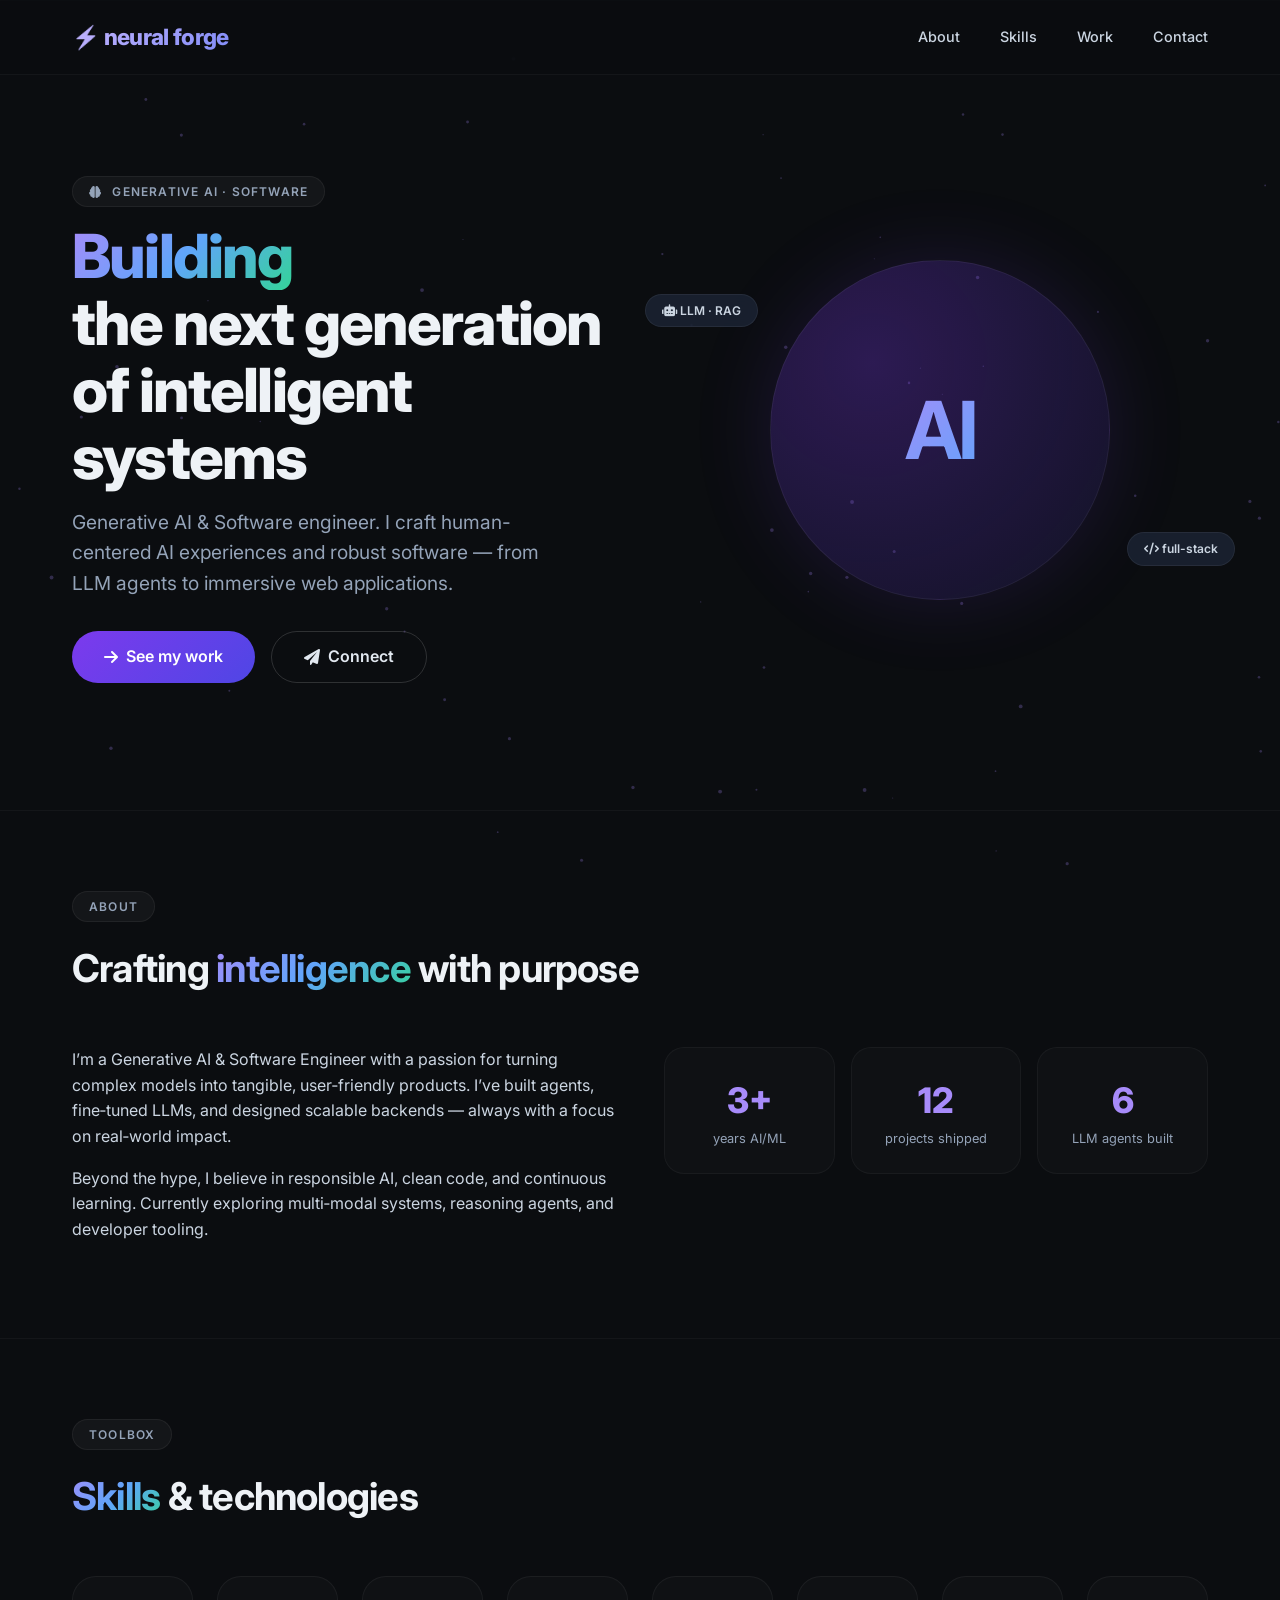
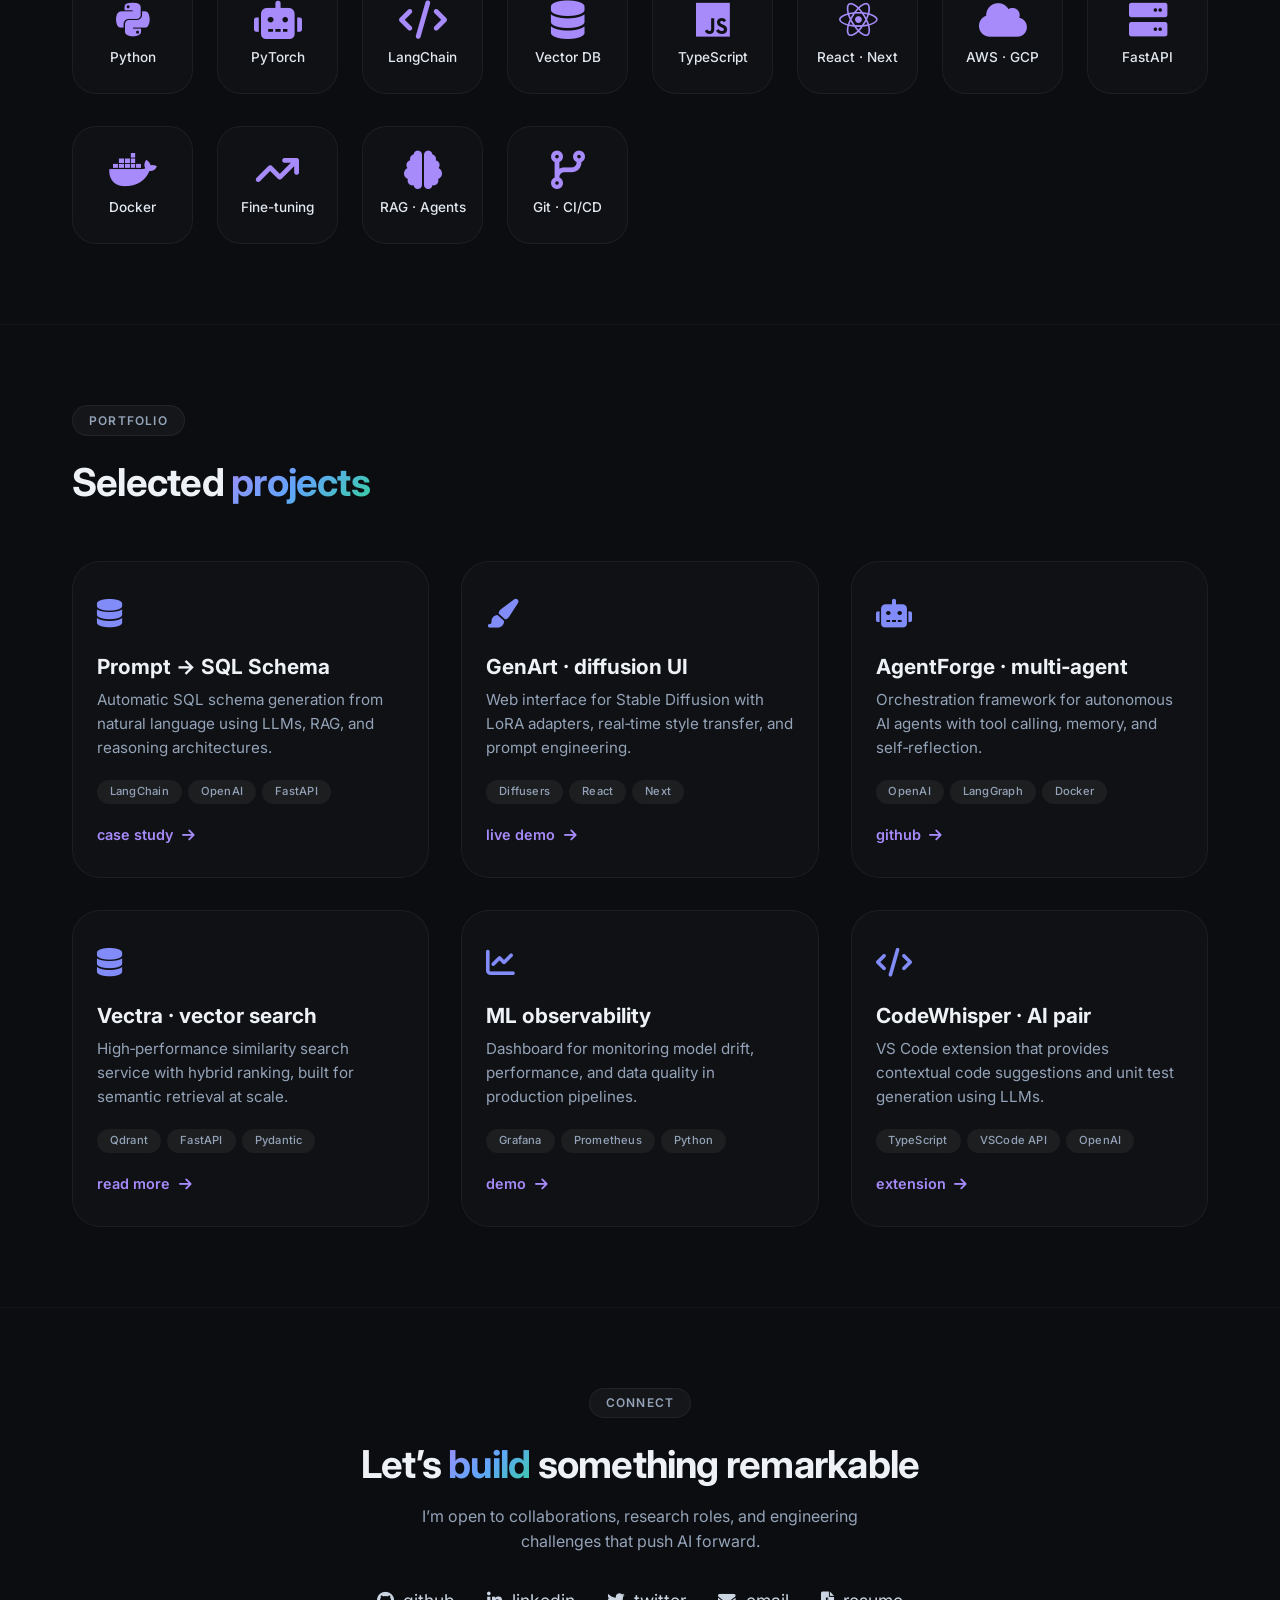
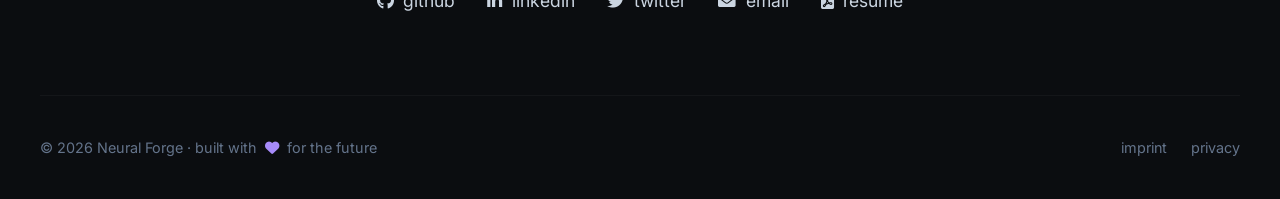
==== index.html @ afc27593 "Update index.html" ====
<!DOCTYPE html>
<html lang="en">
<head>
    <meta charset="UTF-8">
    <meta name="viewport" content="width=device-width, initial-scale=1.0">
    <title>Achref Mannai · Generative AI & Software Engineer</title>
    <!-- Fonts & Icons -->
    <link rel="preconnect" href="https://fonts.googleapis.com">
    <link rel="preconnect" href="https://fonts.gstatic.com" crossorigin>
    <link href="https://fonts.googleapis.com/css2?family=Inter:opsz,wght@14..32,300;14..32,400;14..32,600;14..32,700;14..32,800&display=swap" rel="stylesheet">
    <link rel="stylesheet" href="https://cdnjs.cloudflare.com/ajax/libs/font-awesome/6.0.0-beta3/css/all.min.css">
    <style>
        * {
            margin: 0;
            padding: 0;
            box-sizing: border-box;
        }

        body {
            background: #0b0d10;
            font-family: 'Inter', -apple-system, BlinkMacSystemFont, sans-serif;
            color: #eef2f6;
            line-height: 1.6;
            overflow-x: hidden;
        }

        .container {
            max-width: 1200px;
            margin: 0 auto;
            padding: 0 2rem;
        }

        /* ---- gradient & glow ---- */
        .glow-text {
            background: linear-gradient(135deg, #a78bfa, #60a5fa, #34d399);
            -webkit-background-clip: text;
            background-clip: text;
            color: transparent;
            display: inline-block;
        }

        .section-badge {
            display: inline-block;
            font-size: 0.75rem;
            font-weight: 600;
            letter-spacing: 0.1em;
            text-transform: uppercase;
            color: #94a3b8;
            background: rgba(255, 255, 255, 0.04);
            padding: 0.3rem 1rem;
            border-radius: 100px;
            border: 1px solid rgba(255, 255, 255, 0.06);
            margin-bottom: 1rem;
        }

        h2 {
            font-size: 2.4rem;
            font-weight: 700;
            letter-spacing: -0.02em;
            margin-bottom: 0.5rem;
        }

        /* ---- header / nav ---- */
        nav {
            position: fixed;
            top: 0;
            left: 0;
            right: 0;
            z-index: 50;
            padding: 1.2rem 0;
            background: rgba(11, 13, 16, 0.7);
            backdrop-filter: blur(16px);
            border-bottom: 1px solid rgba(255, 255, 255, 0.04);
        }

        .nav-inner {
            display: flex;
            justify-content: space-between;
            align-items: center;
        }

        .logo {
            font-weight: 800;
            font-size: 1.4rem;
            letter-spacing: -0.03em;
            background: linear-gradient(135deg, #c4b5fd, #818cf8);
            -webkit-background-clip: text;
            background-clip: text;
            color: transparent;
        }

        .nav-links {
            display: flex;
            gap: 2.5rem;
            list-style: none;
        }

        .nav-links a {
            color: #cbd5e1;
            text-decoration: none;
            font-size: 0.9rem;
            font-weight: 500;
            transition: color 0.2s;
        }

        .nav-links a:hover {
            color: #a78bfa;
        }

        /* ---- hero ---- */
        .hero {
            padding: 8rem 0 5rem;
            min-height: 90vh;
            display: flex;
            align-items: center;
            position: relative;
        }

        .hero-grid {
            display: grid;
            grid-template-columns: 1fr 1fr;
            gap: 4rem;
            align-items: center;
        }

        .hero-content h1 {
            font-size: 3.8rem;
            font-weight: 800;
            line-height: 1.1;
            letter-spacing: -0.03em;
            margin-bottom: 1rem;
        }

        .hero-content p {
            font-size: 1.2rem;
            color: #94a3b8;
            max-width: 480px;
            margin-bottom: 2rem;
        }

        .hero-cta {
            display: flex;
            flex-wrap: wrap;
            gap: 1rem;
        }

        .btn-primary {
            background: linear-gradient(135deg, #7c3aed, #4f46e5);
            border: none;
            padding: 0.75rem 2rem;
            border-radius: 60px;
            font-weight: 600;
            color: white;
            cursor: pointer;
            transition: transform 0.2s, box-shadow 0.2s;
            text-decoration: none;
            display: inline-flex;
            align-items: center;
            gap: 0.5rem;
        }

        .btn-primary:hover {
            transform: translateY(-2px);
            box-shadow: 0 12px 30px -8px rgba(79, 70, 229, 0.4);
        }

        .btn-outline {
            background: transparent;
            border: 1px solid rgba(255, 255, 255, 0.15);
            padding: 0.75rem 2rem;
            border-radius: 60px;
            font-weight: 600;
            color: #e2e8f0;
            cursor: pointer;
            transition: background 0.2s;
            text-decoration: none;
            display: inline-flex;
            align-items: center;
            gap: 0.5rem;
        }

        .btn-outline:hover {
            background: rgba(255, 255, 255, 0.05);
        }

        .hero-visual {
            display: flex;
            justify-content: center;
            align-items: center;
            position: relative;
        }

        .orb {
            width: 340px;
            height: 340px;
            border-radius: 50%;
            background: radial-gradient(circle at 30% 30%, rgba(124, 58, 237, 0.3), rgba(79, 70, 229, 0.1));
            border: 1px solid rgba(255, 255, 255, 0.06);
            display: flex;
            justify-content: center;
            align-items: center;
            animation: float 6s ease-in-out infinite;
            box-shadow: 0 0 80px rgba(124, 58, 237, 0.15);
        }

        .orb-inner {
            font-size: 5rem;
            font-weight: 700;
            background: linear-gradient(135deg, #a78bfa, #60a5fa);
            -webkit-background-clip: text;
            background-clip: text;
            color: transparent;
            letter-spacing: -0.05em;
        }

        @keyframes float {
            0% { transform: translateY(0px); }
            50% { transform: translateY(-18px); }
            100% { transform: translateY(0px); }
        }

        .floating-tag {
            position: absolute;
            background: rgba(30, 41, 59, 0.7);
            backdrop-filter: blur(8px);
            padding: 0.4rem 1rem;
            border-radius: 60px;
            font-size: 0.75rem;
            font-weight: 600;
            border: 1px solid rgba(255, 255, 255, 0.06);
            color: #cbd5e1;
            white-space: nowrap;
        }

        .tag-1 { top: 10%; left: -5%; }
        .tag-2 { bottom: 10%; right: -5%; }

        /* ---- section common ---- */
        section {
            padding: 5rem 0;
            border-top: 1px solid rgba(255, 255, 255, 0.04);
        }

        .section-header {
            margin-bottom: 3rem;
        }

        /* ---- skills grid (icon + label) ---- */
        .skills-grid {
            display: grid;
            grid-template-columns: repeat(auto-fit, minmax(120px, 1fr));
            gap: 2rem 1.5rem;
            margin-top: 1.5rem;
        }

        .skill-item {
            background: rgba(255, 255, 255, 0.02);
            border: 1px solid rgba(255, 255, 255, 0.05);
            border-radius: 24px;
            padding: 1.5rem 0.5rem;
            text-align: center;
            transition: background 0.2s, transform 0.2s;
        }

        .skill-item:hover {
            background: rgba(255, 255, 255, 0.05);
            transform: translateY(-4px);
        }

        .skill-item i {
            font-size: 2.4rem;
            color: #a78bfa;
            margin-bottom: 0.5rem;
        }

        .skill-item span {
            display: block;
            font-size: 0.85rem;
            font-weight: 500;
            color: #e2e8f0;
        }

        /* ---- projects ---- */
        .projects-grid {
            display: grid;
            grid-template-columns: repeat(auto-fill, minmax(280px, 1fr));
            gap: 2rem;
        }

        .project-card {
            background: rgba(255, 255, 255, 0.02);
            border: 1px solid rgba(255, 255, 255, 0.05);
            border-radius: 28px;
            padding: 1.8rem 1.5rem;
            transition: background 0.2s, transform 0.2s, border-color 0.2s;
        }

        .project-card:hover {
            background: rgba(255, 255, 255, 0.04);
            transform: translateY(-6px);
            border-color: rgba(124, 58, 237, 0.3);
        }

        .project-icon {
            font-size: 1.8rem;
            color: #818cf8;
            margin-bottom: 0.8rem;
        }

        .project-card h3 {
            font-size: 1.3rem;
            font-weight: 700;
            margin-bottom: 0.3rem;
        }

        .project-card p {
            color: #94a3b8;
            font-size: 0.95rem;
            margin-bottom: 1.2rem;
        }

        .project-tags {
            display: flex;
            flex-wrap: wrap;
            gap: 0.4rem;
        }

        .project-tags span {
            background: rgba(255, 255, 255, 0.05);
            padding: 0.2rem 0.8rem;
            border-radius: 40px;
            font-size: 0.7rem;
            font-weight: 500;
            color: #94a3b8;
            letter-spacing: 0.02em;
        }

        .project-link {
            display: inline-block;
            margin-top: 1.2rem;
            color: #a78bfa;
            font-weight: 600;
            text-decoration: none;
            font-size: 0.9rem;
            transition: color 0.2s;
        }

        .project-link i {
            margin-left: 0.3rem;
            transition: transform 0.2s;
        }

        .project-link:hover {
            color: #c4b5fd;
        }

        .project-link:hover i {
            transform: translateX(4px);
        }

        /* ---- about / stats ---- */
        .about-grid {
            display: grid;
            grid-template-columns: 1fr 1fr;
            gap: 3rem;
            align-items: start;
        }

        .about-text p {
            color: #cbd5e1;
            margin-bottom: 1rem;
        }

        .stats {
            display: grid;
            grid-template-columns: repeat(3, 1fr);
            gap: 1rem;
        }

        .stat-item {
            background: rgba(255, 255, 255, 0.02);
            border-radius: 20px;
            padding: 1.5rem 0.5rem;
            text-align: center;
            border: 1px solid rgba(255, 255, 255, 0.04);
        }

        .stat-number {
            font-size: 2.2rem;
            font-weight: 800;
            color: #a78bfa;
        }

        .stat-label {
            font-size: 0.8rem;
            color: #94a3b8;
        }

        /* ---- contact ---- */
        .contact-links {
            display: flex;
            gap: 2rem;
            flex-wrap: wrap;
            margin-top: 1.5rem;
        }

        .contact-links a {
            color: #cbd5e1;
            text-decoration: none;
            font-size: 1.1rem;
            display: inline-flex;
            align-items: center;
            gap: 0.6rem;
            transition: color 0.2s;
        }

        .contact-links a:hover {
            color: #a78bfa;
        }

        /* ---- footer ---- */
        .footer {
            padding: 2.5rem 0;
            border-top: 1px solid rgba(255, 255, 255, 0.04);
            display: flex;
            justify-content: space-between;
            align-items: center;
            flex-wrap: wrap;
            gap: 1rem;
            color: #64748b;
            font-size: 0.9rem;
        }

        /* ---- responsive ---- */
        @media (max-width: 900px) {
            .hero-grid {
                grid-template-columns: 1fr;
                text-align: center;
            }
            .hero-content p {
                margin-left: auto;
                margin-right: auto;
            }
            .hero-cta {
                justify-content: center;
            }
            .hero-visual {
                order: -1;
            }
            .orb {
                width: 220px;
                height: 220px;
            }
            .orb-inner {
                font-size: 3rem;
            }
            .tag-1, .tag-2 {
                display: none;
            }
            .about-grid {
                grid-template-columns: 1fr;
            }
            .stats {
                grid-template-columns: repeat(3, 1fr);
            }
            h2 {
                font-size: 2rem;
            }
            .nav-links {
                gap: 1.5rem;
            }
        }

        @media (max-width: 500px) {
            .nav-links {
                gap: 0.8rem;
                font-size: 0.8rem;
            }
            .hero-content h1 {
                font-size: 2.4rem;
            }
            .projects-grid {
                grid-template-columns: 1fr;
            }
        }

        /* small extra glow */
        .glow-border {
            border-image: linear-gradient(135deg, #7c3aed20, #4f46e520) 1;
        }

        ::selection {
            background: #7c3aed;
            color: white;
        }

        /* custom scroll */
        ::-webkit-scrollbar {
            width: 8px;
        }
        ::-webkit-scrollbar-track {
            background: #0b0d10;
        }
        ::-webkit-scrollbar-thumb {
            background: #2d2f3a;
            border-radius: 8px;
        }
        ::-webkit-scrollbar-thumb:hover {
            background: #4f46e5;
        }
    </style>
</head>
<body>
    <nav>
        <div class="container nav-inner">
            <span class="logo">⚡ neural forge</span>
            <ul class="nav-links">
                <li><a href="#about">About</a></li>
                <li><a href="#skills">Skills</a></li>
                <li><a href="#projects">Work</a></li>
                <li><a href="#contact">Contact</a></li>
            </ul>
        </div>
    </nav>

    <!-- HERO -->
    <section class="hero" id="home">
        <div class="container hero-grid">
            <div class="hero-content">
                <span class="section-badge"><i class="fas fa-brain" style="margin-right: 6px;"></i> Generative AI · Software</span>
                <h1>
                    <span class="glow-text">Building</span><br>
                    the next generation<br>
                    of intelligent systems
                </h1>
                <p>Generative AI & Software engineer. I craft human-centered AI experiences and robust software — from LLM agents to immersive web applications.</p>
                <div class="hero-cta">
                    <a href="#projects" class="btn-primary"><i class="fas fa-arrow-right"></i> See my work</a>
                    <a href="#contact" class="btn-outline"><i class="fas fa-paper-plane"></i> Connect</a>
                </div>
            </div>
            <div class="hero-visual">
                <div class="orb">
                    <span class="orb-inner">AI</span>
                </div>
                <span class="floating-tag tag-1"><i class="fas fa-robot"></i> LLM · RAG</span>
                <span class="floating-tag tag-2"><i class="fas fa-code"></i> full-stack</span>
            </div>
        </div>
    </section>

    <!-- ABOUT -->
    <section id="about">
        <div class="container">
            <div class="section-header">
                <span class="section-badge">about</span>
                <h2>Crafting <span class="glow-text">intelligence</span> with purpose</h2>
            </div>
            <div class="about-grid">
                <div class="about-text">
                    <p>I’m a Generative AI & Software Engineer with a passion for turning complex models into tangible, user‑friendly products. I’ve built agents, fine‑tuned LLMs, and designed scalable backends — always with a focus on real‑world impact.</p>
                    <p>Beyond the hype, I believe in responsible AI, clean code, and continuous learning. Currently exploring multi‑modal systems, reasoning agents, and developer tooling.</p>
                </div>
                <div class="stats">
                    <div class="stat-item">
                        <div class="stat-number">3+</div>
                        <div class="stat-label">years AI/ML</div>
                    </div>
                    <div class="stat-item">
                        <div class="stat-number">12</div>
                        <div class="stat-label">projects shipped</div>
                    </div>
                    <div class="stat-item">
                        <div class="stat-number">6</div>
                        <div class="stat-label">LLM agents built</div>
                    </div>
                </div>
            </div>
        </div>
    </section>

    <!-- SKILLS -->
    <section id="skills">
        <div class="container">
            <div class="section-header">
                <span class="section-badge">toolbox</span>
                <h2><span class="glow-text">Skills</span> & technologies</h2>
            </div>
            <div class="skills-grid">
                <div class="skill-item"><i class="fab fa-python"></i><span>Python</span></div>
                <div class="skill-item"><i class="fas fa-robot"></i><span>PyTorch</span></div>
                <div class="skill-item"><i class="fas fa-code"></i><span>LangChain</span></div>
                <div class="skill-item"><i class="fas fa-database"></i><span>Vector DB</span></div>
                <div class="skill-item"><i class="fab fa-js"></i><span>TypeScript</span></div>
                <div class="skill-item"><i class="fab fa-react"></i><span>React · Next</span></div>
                <div class="skill-item"><i class="fas fa-cloud"></i><span>AWS · GCP</span></div>
                <div class="skill-item"><i class="fas fa-server"></i><span>FastAPI</span></div>
                <div class="skill-item"><i class="fab fa-docker"></i><span>Docker</span></div>
                <div class="skill-item"><i class="fas fa-arrow-trend-up"></i><span>Fine-tuning</span></div>
                <div class="skill-item"><i class="fas fa-brain"></i><span>RAG · Agents</span></div>
                <div class="skill-item"><i class="fas fa-code-branch"></i><span>Git · CI/CD</span></div>
            </div>
        </div>
    </section>

    <!-- PROJECTS -->
    <section id="projects">
        <div class="container">
            <div class="section-header">
                <span class="section-badge">portfolio</span>
                <h2>Selected <span class="glow-text">projects</span></h2>
            </div>
            <div class="projects-grid">
                <!-- card 1 -->
                <div class="project-card">
                    <div class="project-icon"><i class="fas fa-database"></i></div>
                    <h3>Prompt → SQL Schema</h3>
                    <p>Automatic SQL schema generation from natural language using LLMs, RAG, and reasoning architectures.</p>
                    <div class="project-tags">
                        <span>LangChain</span><span>OpenAI</span><span>FastAPI</span>
                    </div>
                    <a href="text2sql-schema.html" class="project-link">case study <i class="fas fa-arrow-right"></i></a>
                </div>
                <!-- card 2 -->
                <div class="project-card">
                    <div class="project-icon"><i class="fas fa-paint-brush"></i></div>
                    <h3>GenArt · diffusion UI</h3>
                    <p>Web interface for Stable Diffusion with LoRA adapters, real‑time style transfer, and prompt engineering.</p>
                    <div class="project-tags">
                        <span>Diffusers</span><span>React</span><span>Next</span>
                    </div>
                    <a href="#" class="project-link">live demo <i class="fas fa-arrow-right"></i></a>
                </div>
                <!-- card 3 -->
                <div class="project-card">
                    <div class="project-icon"><i class="fas fa-robot"></i></div>
                    <h3>AgentForge · multi‑agent</h3>
                    <p>Orchestration framework for autonomous AI agents with tool calling, memory, and self‑reflection.</p>
                    <div class="project-tags">
                        <span>OpenAI</span><span>LangGraph</span><span>Docker</span>
                    </div>
                    <a href="#" class="project-link">github <i class="fas fa-arrow-right"></i></a>
                </div>
                <!-- card 4 -->
                <div class="project-card">
                    <div class="project-icon"><i class="fas fa-database"></i></div>
                    <h3>Vectra · vector search</h3>
                    <p>High‑performance similarity search service with hybrid ranking, built for semantic retrieval at scale.</p>
                    <div class="project-tags">
                        <span>Qdrant</span><span>FastAPI</span><span>Pydantic</span>
                    </div>
                    <a href="#" class="project-link">read more <i class="fas fa-arrow-right"></i></a>
                </div>
                <!-- card 5 -->
                <div class="project-card">
                    <div class="project-icon"><i class="fas fa-chart-line"></i></div>
                    <h3>ML observability</h3>
                    <p>Dashboard for monitoring model drift, performance, and data quality in production pipelines.</p>
                    <div class="project-tags">
                        <span>Grafana</span><span>Prometheus</span><span>Python</span>
                    </div>
                    <a href="#" class="project-link">demo <i class="fas fa-arrow-right"></i></a>
                </div>
                <!-- card 6 -->
                <div class="project-card">
                    <div class="project-icon"><i class="fas fa-code"></i></div>
                    <h3>CodeWhisper · AI pair</h3>
                    <p>VS Code extension that provides contextual code suggestions and unit test generation using LLMs.</p>
                    <div class="project-tags">
                        <span>TypeScript</span><span>VSCode API</span><span>OpenAI</span>
                    </div>
                    <a href="#" class="project-link">extension <i class="fas fa-arrow-right"></i></a>
                </div>
            </div>
        </div>
    </section>

    <!-- CONTACT -->
    <section id="contact">
        <div class="container" style="text-align: center;">
            <span class="section-badge">connect</span>
            <h2 style="margin-bottom: 0.5rem;">Let’s <span class="glow-text">build</span> something remarkable</h2>
            <p style="color: #94a3b8; max-width: 500px; margin: 0 auto 2rem;">I’m open to collaborations, research roles, and engineering challenges that push AI forward.</p>
            <div class="contact-links" style="justify-content: center;">
                <a href="#"><i class="fab fa-github"></i> github</a>
                <a href="www.linkedin.com/in/achref-manai-75aa0b356"><i class="fab fa-linkedin-in"></i> linkedin</a>
                <a href="#"><i class="fab fa-twitter"></i> twitter</a>
                <a href="mailto:achref.mannai@etudiant-enit.utm.tn"><i class="fas fa-envelope"></i> email</a>
                <a href="#"><i class="fas fa-file-pdf"></i> resume</a>
            </div>
        </div>
    </section>

    <!-- FOOTER -->
    <footer class="container footer">
        <span>© 2026 Neural Forge · built with <i class="fas fa-heart" style="color: #a78bfa; margin: 0 4px;"></i> for the future</span>
        <span style="display: flex; gap: 1.5rem;">
            <a href="#" style="color: #64748b; text-decoration: none;">imprint</a>
            <a href="#" style="color: #64748b; text-decoration: none;">privacy</a>
        </span>
    </footer>

    <!-- subtle floating particle effect (simple) -->
    <script>
        (function() {
            const canvas = document.createElement('canvas');
            canvas.style.position = 'fixed';
            canvas.style.top = '0';
            canvas.style.left = '0';
            canvas.style.width = '100%';
            canvas.style.height = '100%';
            canvas.style.pointerEvents = 'none';
            canvas.style.zIndex = '-1';
            document.body.prepend(canvas);
            const ctx = canvas.getContext('2d');

            function resize() {
                canvas.width = window.innerWidth;
                canvas.height = window.innerHeight;
            }
            window.addEventListener('resize', resize);
            resize();

            const particles = [];
            const count = 70;
            for (let i = 0; i < count; i++) {
                particles.push({
                    x: Math.random() * canvas.width,
                    y: Math.random() * canvas.height,
                    r: Math.random() * 1.5 + 0.5,
                    dx: (Math.random() - 0.5) * 0.3,
                    dy: (Math.random() - 0.5) * 0.3,
                });
            }

            function draw() {
                ctx.clearRect(0, 0, canvas.width, canvas.height);
                for (const p of particles) {
                    ctx.beginPath();
                    ctx.arc(p.x, p.y, p.r, 0, Math.PI * 2);
                    ctx.fillStyle = 'rgba(167, 139, 250, 0.25)';
                    ctx.fill();
                    p.x += p.dx;
                    p.y += p.dy;
                    if (p.x < 0 || p.x > canvas.width) p.dx *= -1;
                    if (p.y < 0 || p.y > canvas.height) p.dy *= -1;
                }
                requestAnimationFrame(draw);
            }
            draw();
        })();
    </script>
</body>
</html>
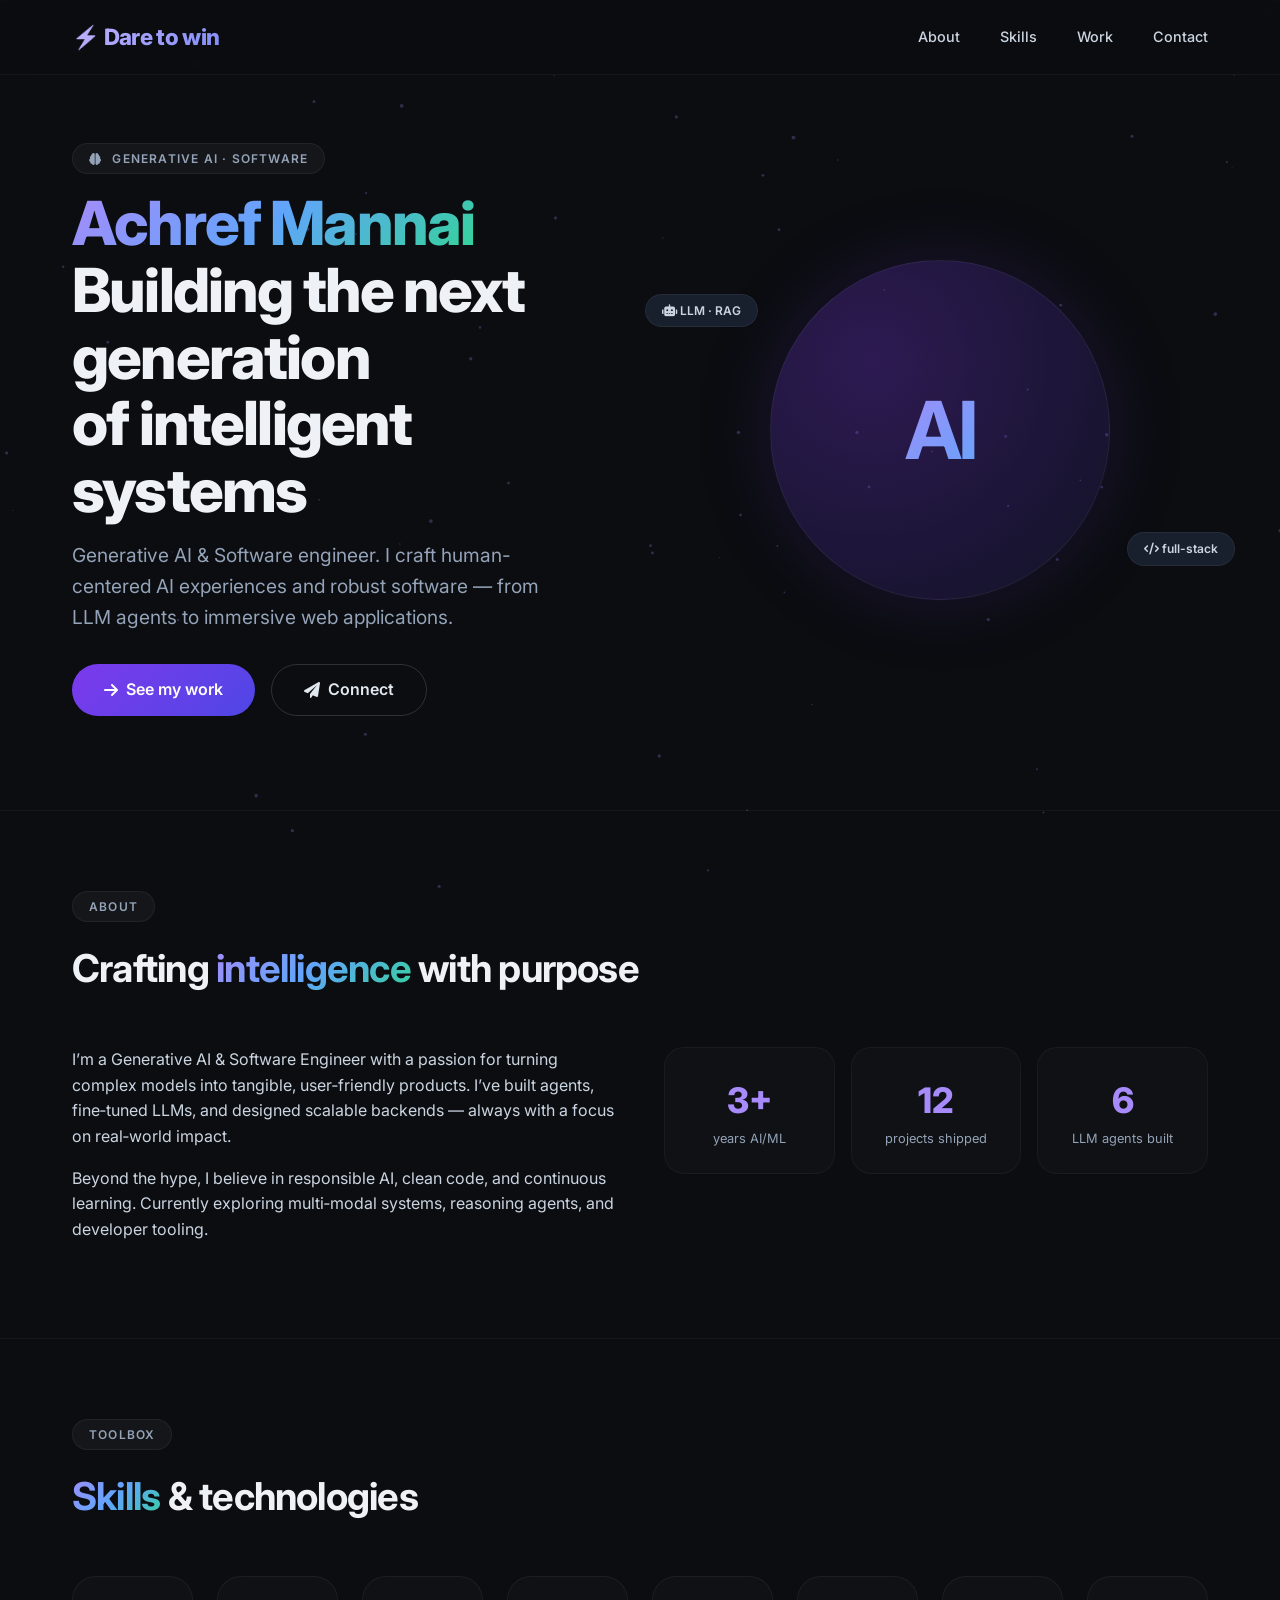
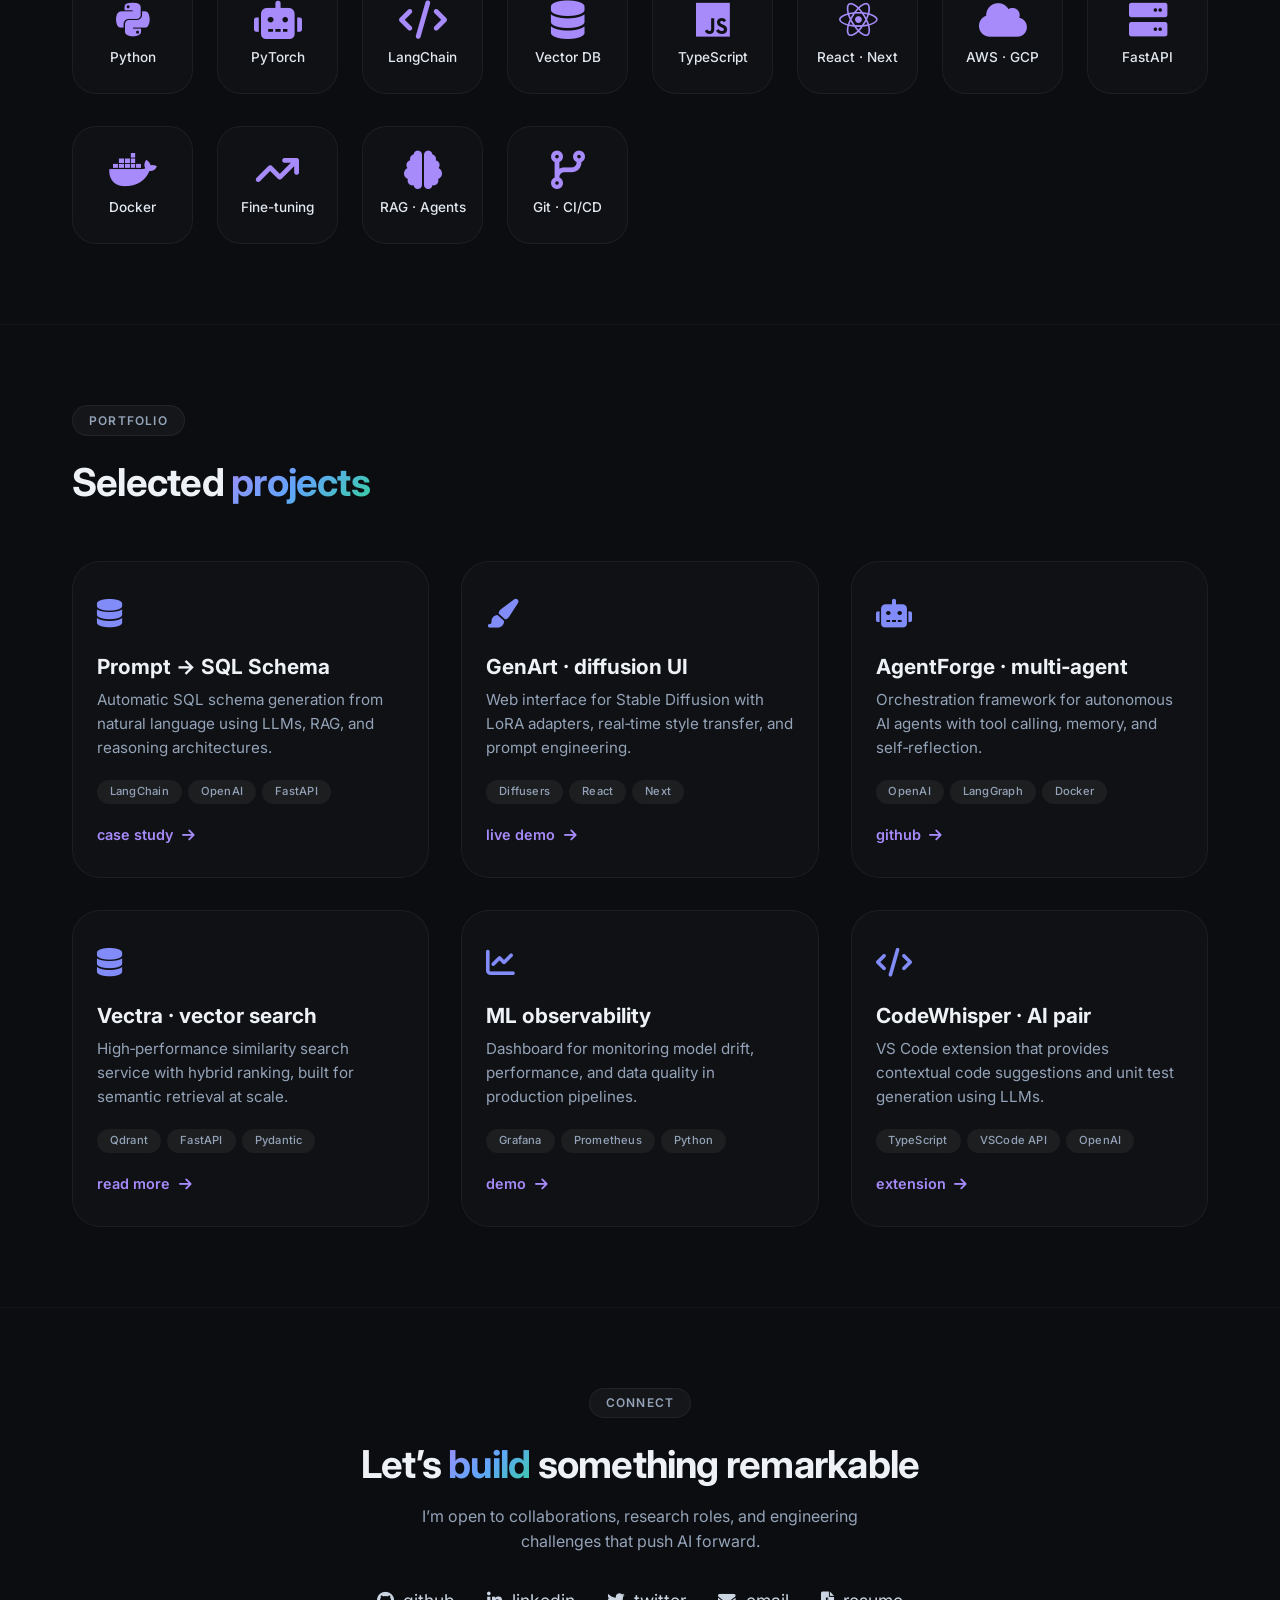
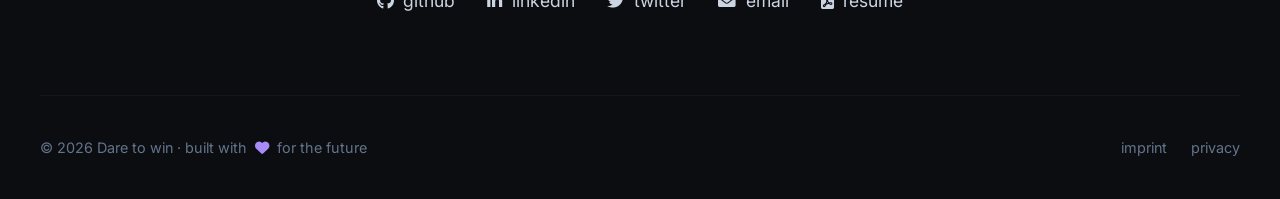
==== commit f4a9c563: "Update index.html" ====
--- a/index.html
+++ b/index.html
@@ -513,7 +513,7 @@
 <body>
     <nav>
         <div class="container nav-inner">
-            <span class="logo">⚡ neural forge</span>
+            <span class="logo">⚡ Dare to win</span>
             <ul class="nav-links">
                 <li><a href="#about">About</a></li>
                 <li><a href="#skills">Skills</a></li>
@@ -529,8 +529,8 @@
             <div class="hero-content">
                 <span class="section-badge"><i class="fas fa-brain" style="margin-right: 6px;"></i> Generative AI · Software</span>
                 <h1>
-                    <span class="glow-text">Building</span><br>
-                    the next generation<br>
+                    <span class="glow-text">Achref Mannai</span><br>
+                    Building the next generation<br>
                     of intelligent systems
                 </h1>
                 <p>Generative AI & Software engineer. I craft human-centered AI experiences and robust software — from LLM agents to immersive web applications.</p>
@@ -693,7 +693,7 @@
 
     <!-- FOOTER -->
     <footer class="container footer">
-        <span>© 2026 Neural Forge · built with <i class="fas fa-heart" style="color: #a78bfa; margin: 0 4px;"></i> for the future</span>
+        <span>© 2026 Dare to win · built with <i class="fas fa-heart" style="color: #a78bfa; margin: 0 4px;"></i> for the future</span>
         <span style="display: flex; gap: 1.5rem;">
             <a href="#" style="color: #64748b; text-decoration: none;">imprint</a>
             <a href="#" style="color: #64748b; text-decoration: none;">privacy</a>
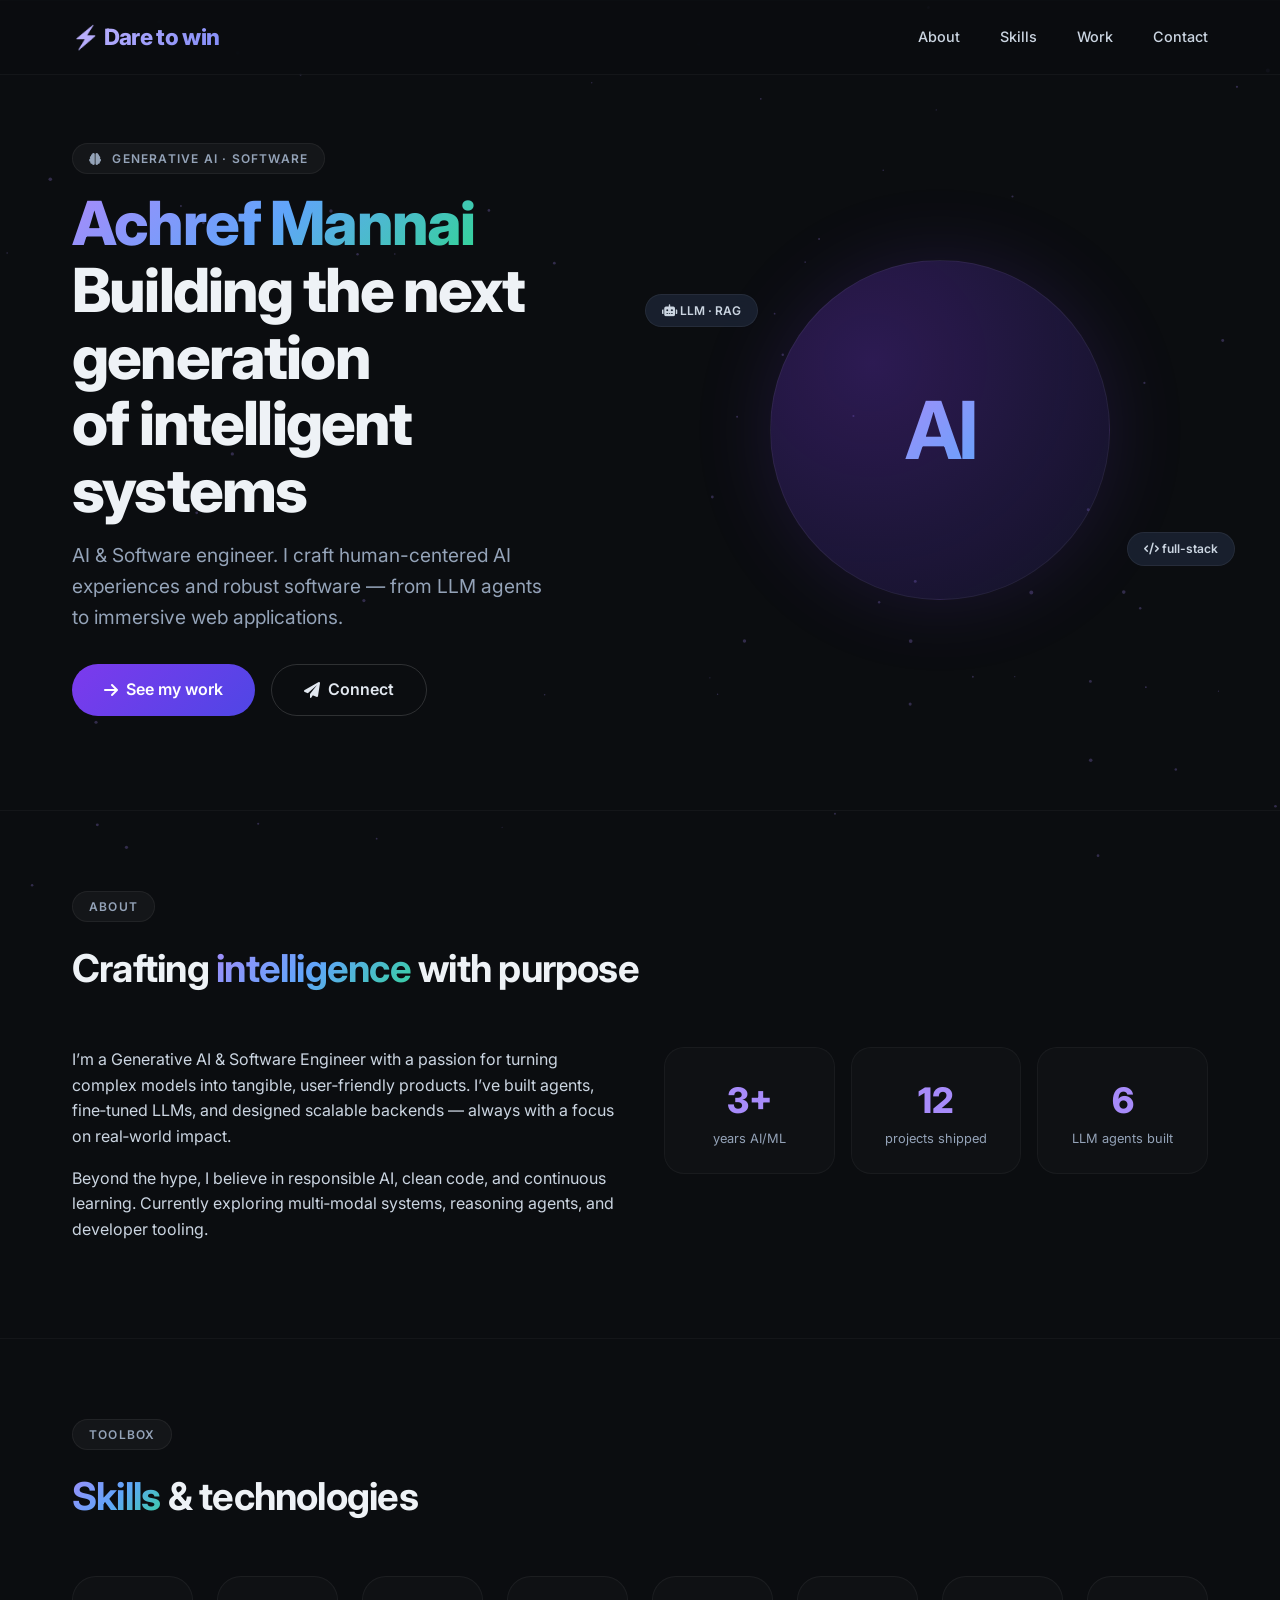
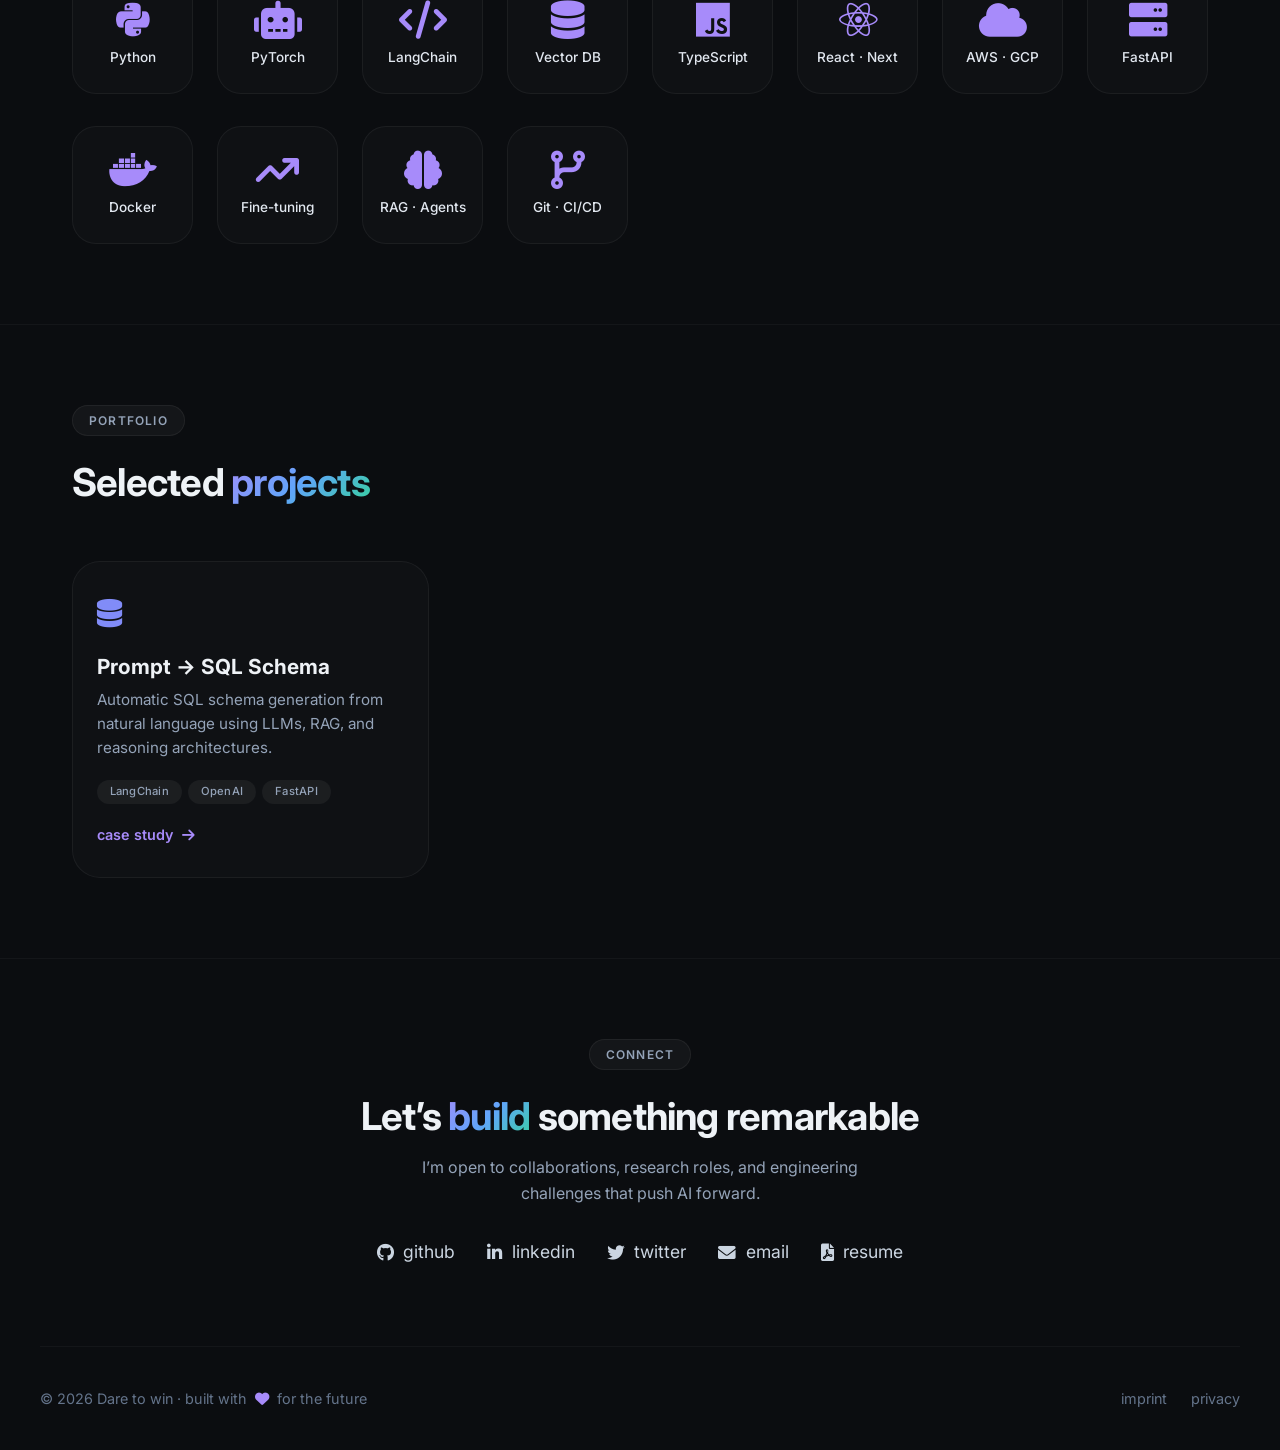
==== commit ee968a72: "Update index.html" ====
--- a/index.html
+++ b/index.html
@@ -533,7 +533,7 @@
                     Building the next generation<br>
                     of intelligent systems
                 </h1>
-                <p>Generative AI & Software engineer. I craft human-centered AI experiences and robust software — from LLM agents to immersive web applications.</p>
+                <p>AI & Software engineer. I craft human-centered AI experiences and robust software — from LLM agents to immersive web applications.</p>
                 <div class="hero-cta">
                     <a href="#projects" class="btn-primary"><i class="fas fa-arrow-right"></i> See my work</a>
                     <a href="#contact" class="btn-outline"><i class="fas fa-paper-plane"></i> Connect</a>
@@ -622,7 +622,7 @@
                     <a href="text2sql-schema.html" class="project-link">case study <i class="fas fa-arrow-right"></i></a>
                 </div>
                 <!-- card 2 -->
-                <div class="project-card">
+                <!--<div class="project-card">
                     <div class="project-icon"><i class="fas fa-paint-brush"></i></div>
                     <h3>GenArt · diffusion UI</h3>
                     <p>Web interface for Stable Diffusion with LoRA adapters, real‑time style transfer, and prompt engineering.</p>
@@ -632,7 +632,7 @@
                     <a href="#" class="project-link">live demo <i class="fas fa-arrow-right"></i></a>
                 </div>
                 <!-- card 3 -->
-                <div class="project-card">
+                <!-- <div class="project-card">
                     <div class="project-icon"><i class="fas fa-robot"></i></div>
                     <h3>AgentForge · multi‑agent</h3>
                     <p>Orchestration framework for autonomous AI agents with tool calling, memory, and self‑reflection.</p>
@@ -640,9 +640,9 @@
                         <span>OpenAI</span><span>LangGraph</span><span>Docker</span>
                     </div>
                     <a href="#" class="project-link">github <i class="fas fa-arrow-right"></i></a>
-                </div>
+                </div> -->
                 <!-- card 4 -->
-                <div class="project-card">
+                <!-- <div class="project-card">
                     <div class="project-icon"><i class="fas fa-database"></i></div>
                     <h3>Vectra · vector search</h3>
                     <p>High‑performance similarity search service with hybrid ranking, built for semantic retrieval at scale.</p>
@@ -650,9 +650,9 @@
                         <span>Qdrant</span><span>FastAPI</span><span>Pydantic</span>
                     </div>
                     <a href="#" class="project-link">read more <i class="fas fa-arrow-right"></i></a>
-                </div>
+                </div> -->
                 <!-- card 5 -->
-                <div class="project-card">
+                <!-- <div class="project-card">
                     <div class="project-icon"><i class="fas fa-chart-line"></i></div>
                     <h3>ML observability</h3>
                     <p>Dashboard for monitoring model drift, performance, and data quality in production pipelines.</p>
@@ -660,9 +660,9 @@
                         <span>Grafana</span><span>Prometheus</span><span>Python</span>
                     </div>
                     <a href="#" class="project-link">demo <i class="fas fa-arrow-right"></i></a>
-                </div>
+                </div> -->
                 <!-- card 6 -->
-                <div class="project-card">
+                <!-- <div class="project-card">
                     <div class="project-icon"><i class="fas fa-code"></i></div>
                     <h3>CodeWhisper · AI pair</h3>
                     <p>VS Code extension that provides contextual code suggestions and unit test generation using LLMs.</p>
@@ -670,7 +670,7 @@
                         <span>TypeScript</span><span>VSCode API</span><span>OpenAI</span>
                     </div>
                     <a href="#" class="project-link">extension <i class="fas fa-arrow-right"></i></a>
-                </div>
+                </div> -->
             </div>
         </div>
     </section>
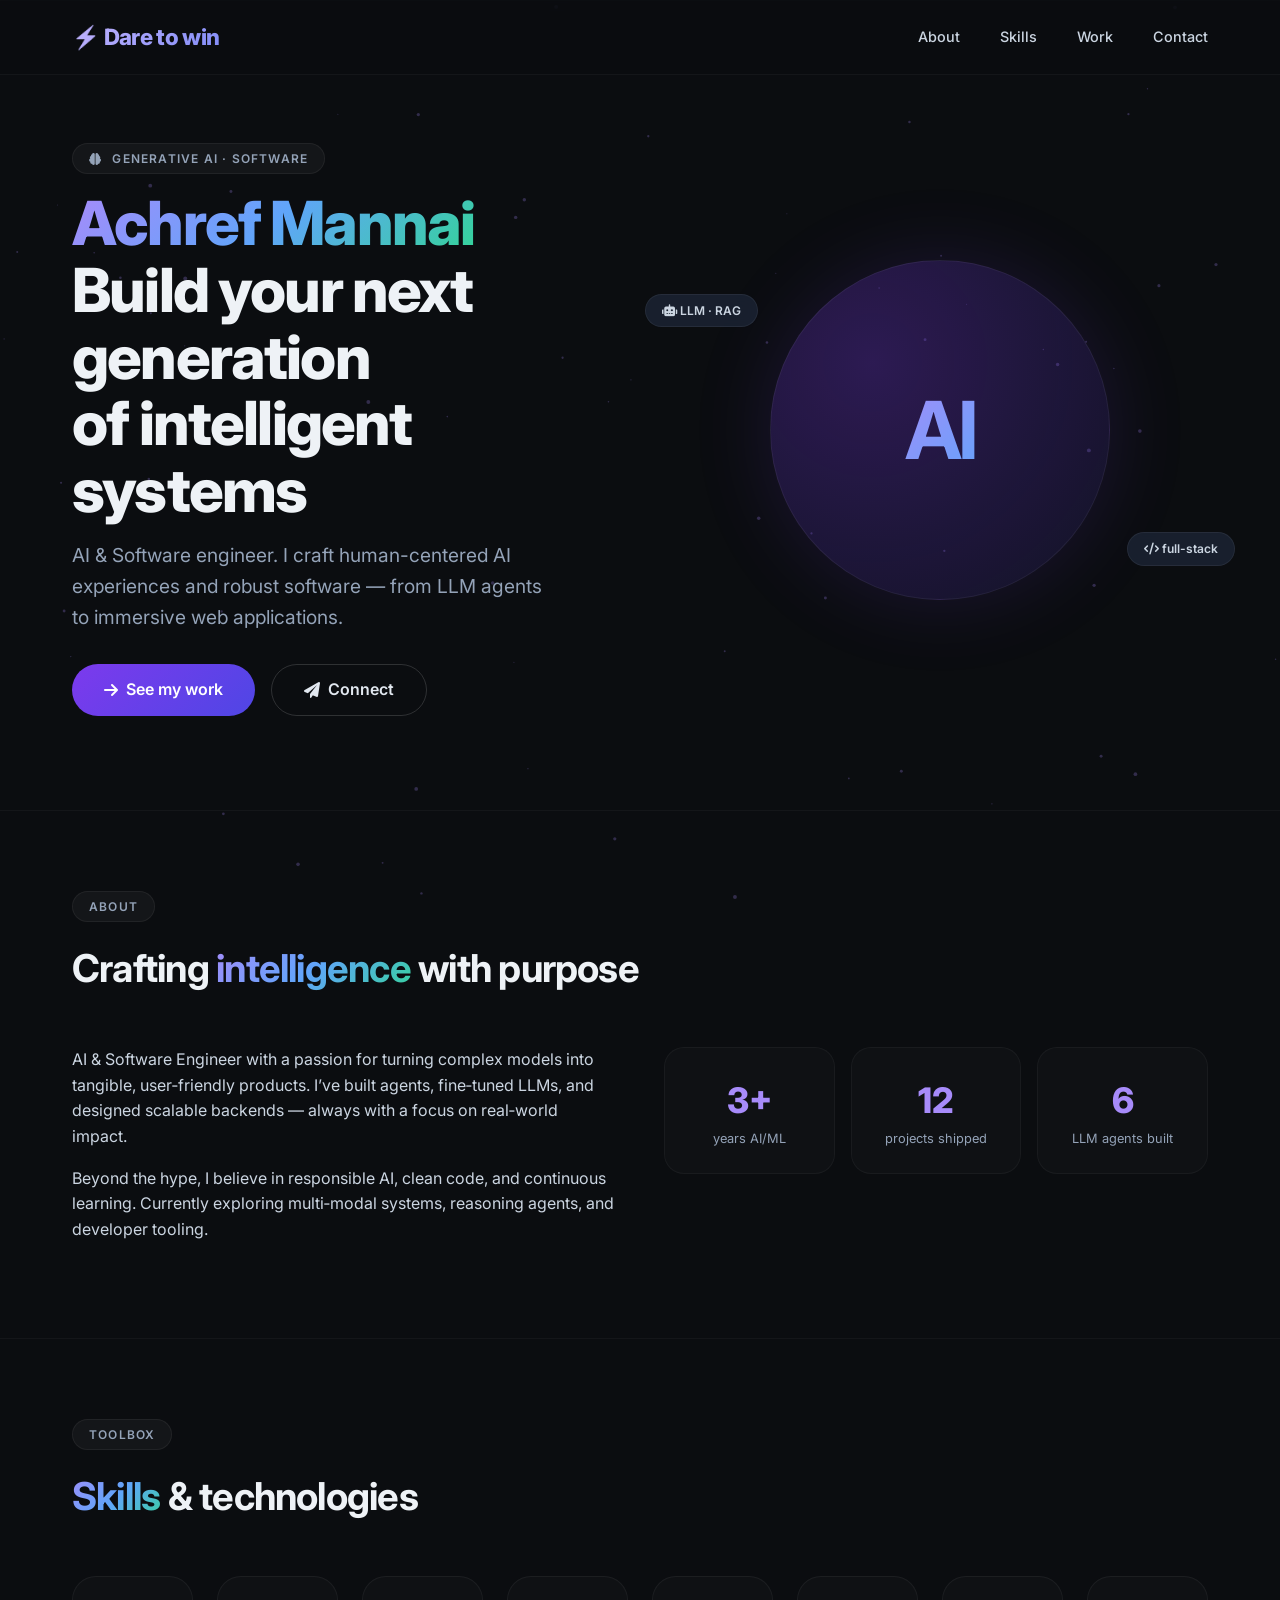
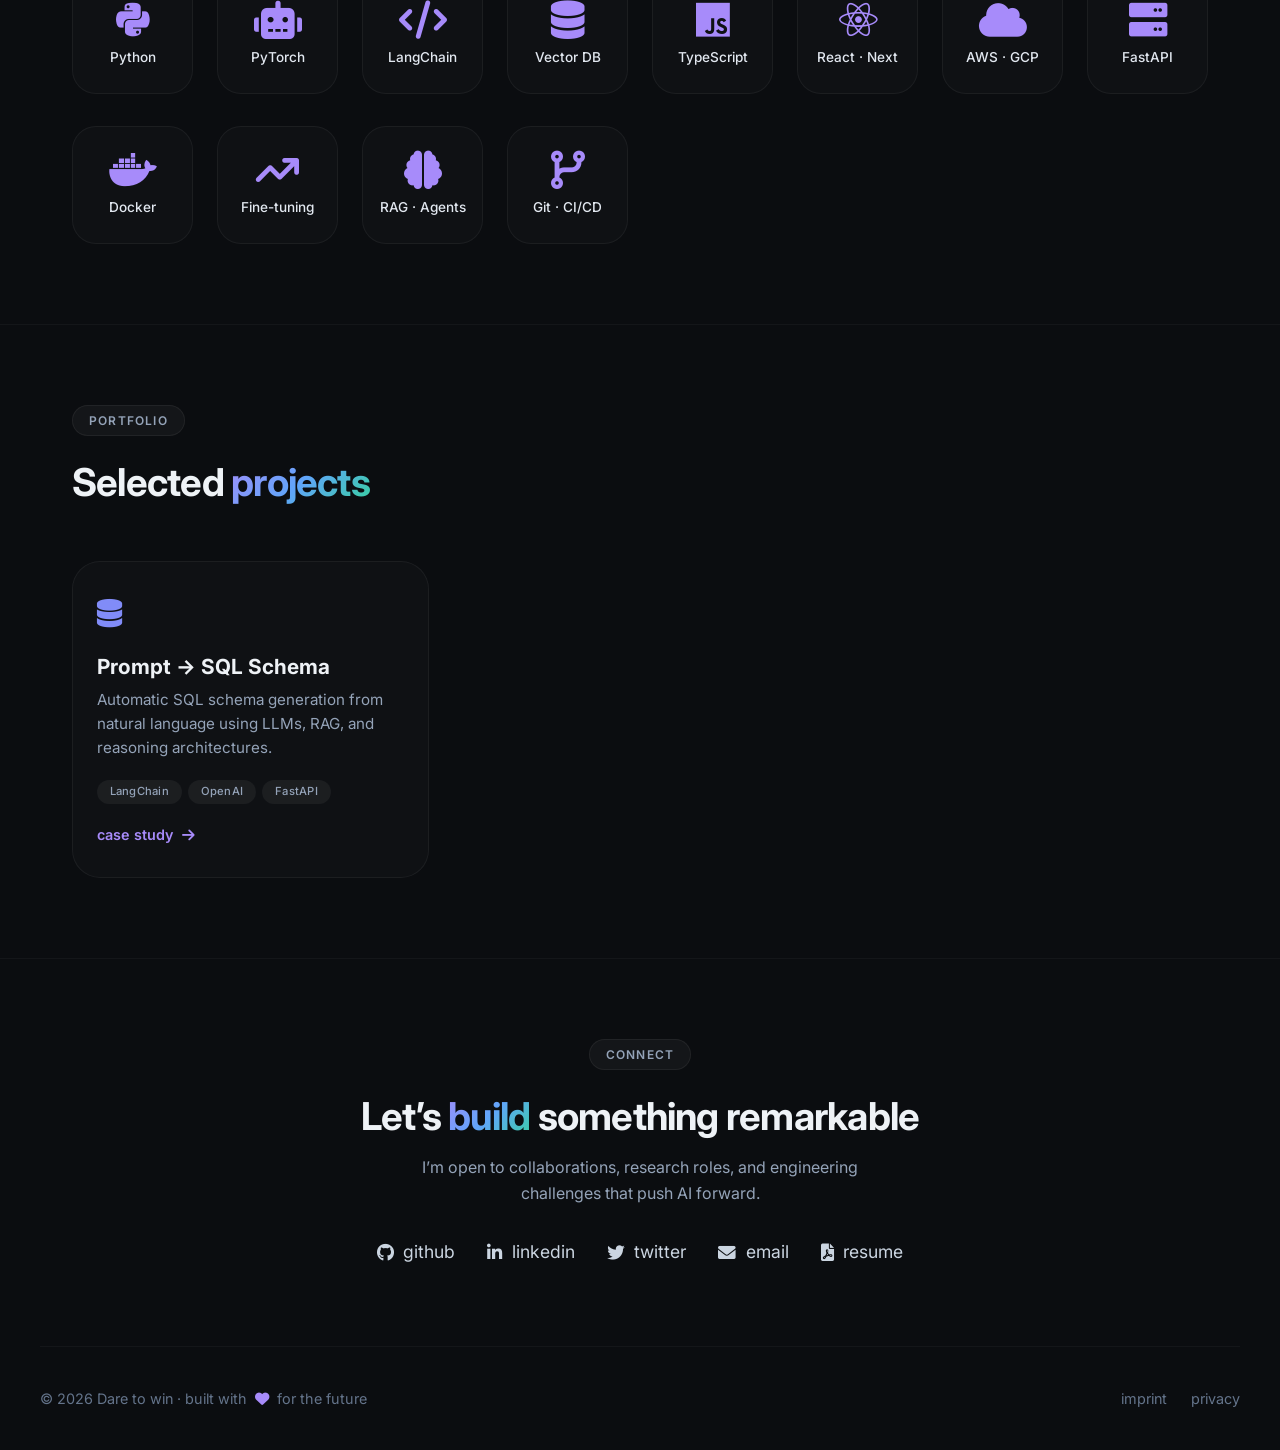
==== commit d3385d36: "Update index.html" ====
--- a/index.html
+++ b/index.html
@@ -530,7 +530,7 @@
                 <span class="section-badge"><i class="fas fa-brain" style="margin-right: 6px;"></i> Generative AI · Software</span>
                 <h1>
                     <span class="glow-text">Achref Mannai</span><br>
-                    Building the next generation<br>
+                    Build your next generation<br>
                     of intelligent systems
                 </h1>
                 <p>AI & Software engineer. I craft human-centered AI experiences and robust software — from LLM agents to immersive web applications.</p>
@@ -558,7 +558,7 @@
             </div>
             <div class="about-grid">
                 <div class="about-text">
-                    <p>I’m a Generative AI & Software Engineer with a passion for turning complex models into tangible, user‑friendly products. I’ve built agents, fine‑tuned LLMs, and designed scalable backends — always with a focus on real‑world impact.</p>
+                    <p>AI & Software Engineer with a passion for turning complex models into tangible, user‑friendly products. I’ve built agents, fine‑tuned LLMs, and designed scalable backends — always with a focus on real‑world impact.</p>
                     <p>Beyond the hype, I believe in responsible AI, clean code, and continuous learning. Currently exploring multi‑modal systems, reasoning agents, and developer tooling.</p>
                 </div>
                 <div class="stats">
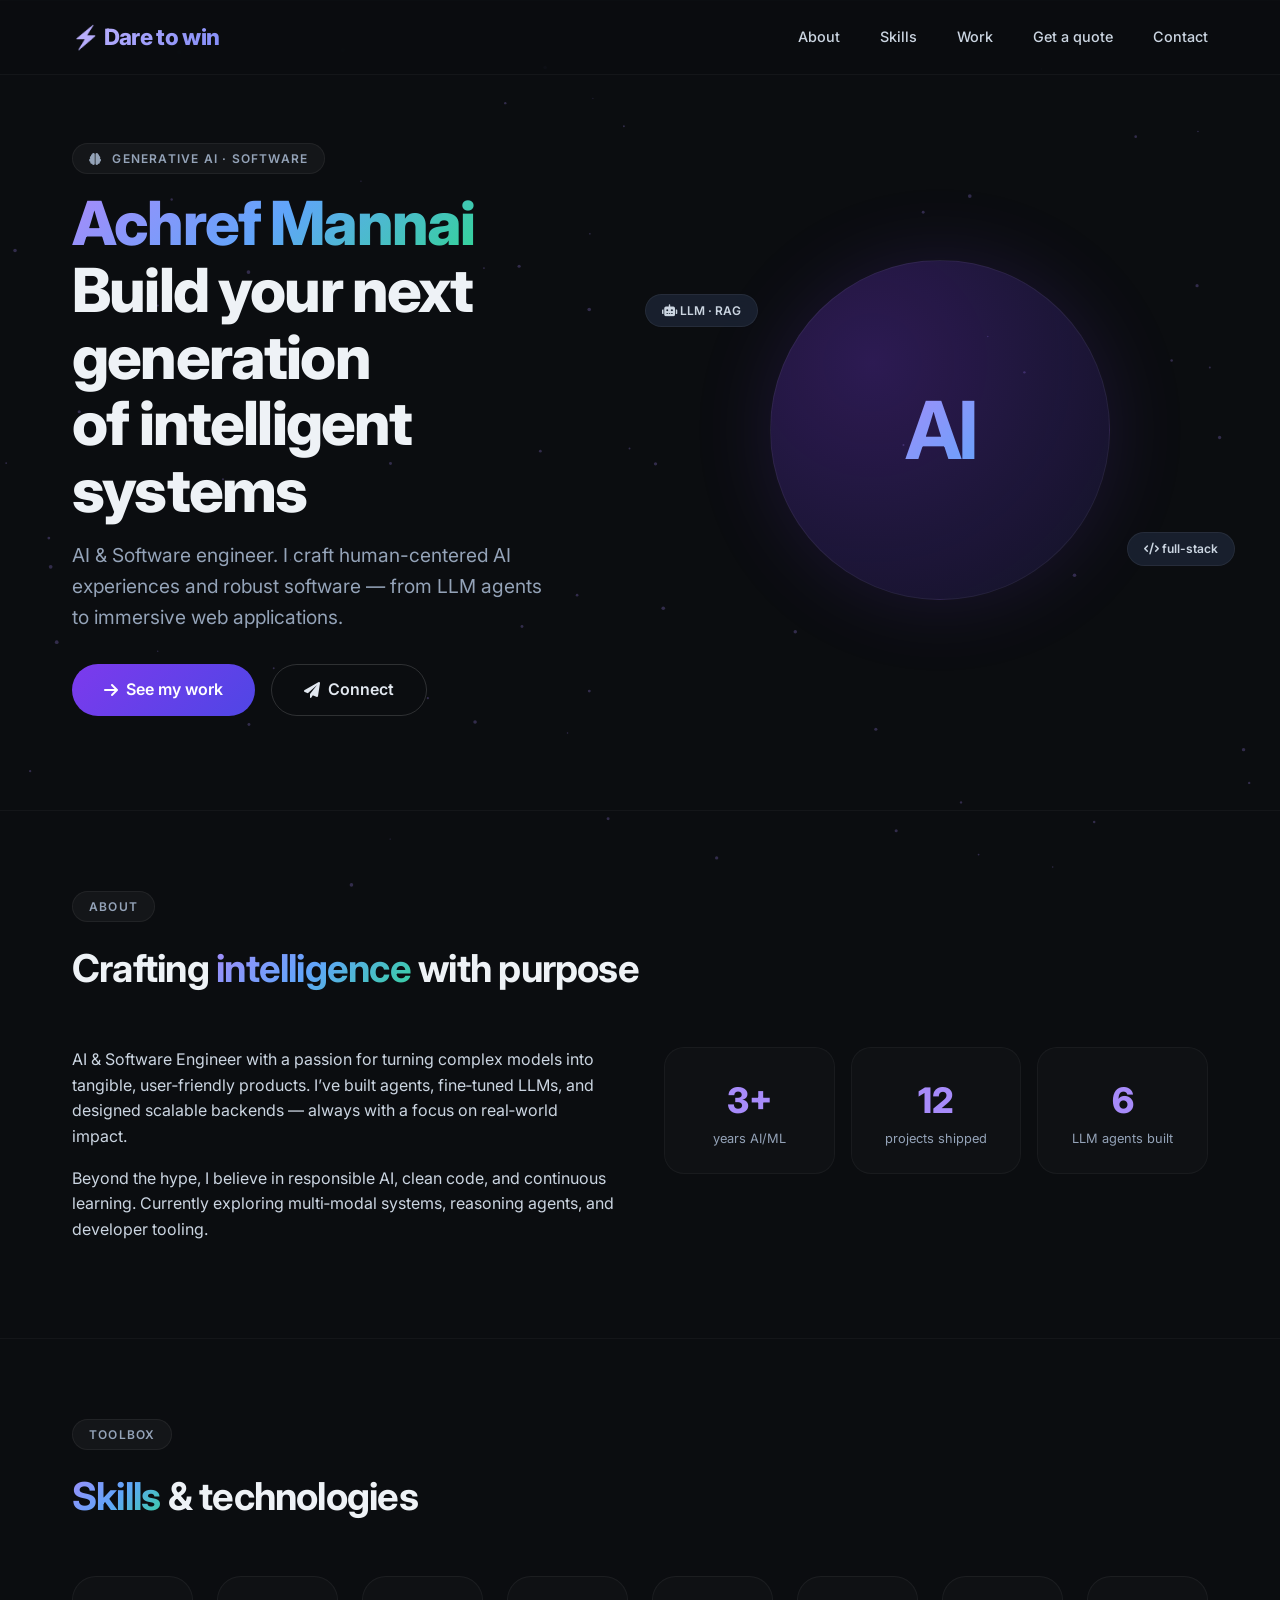
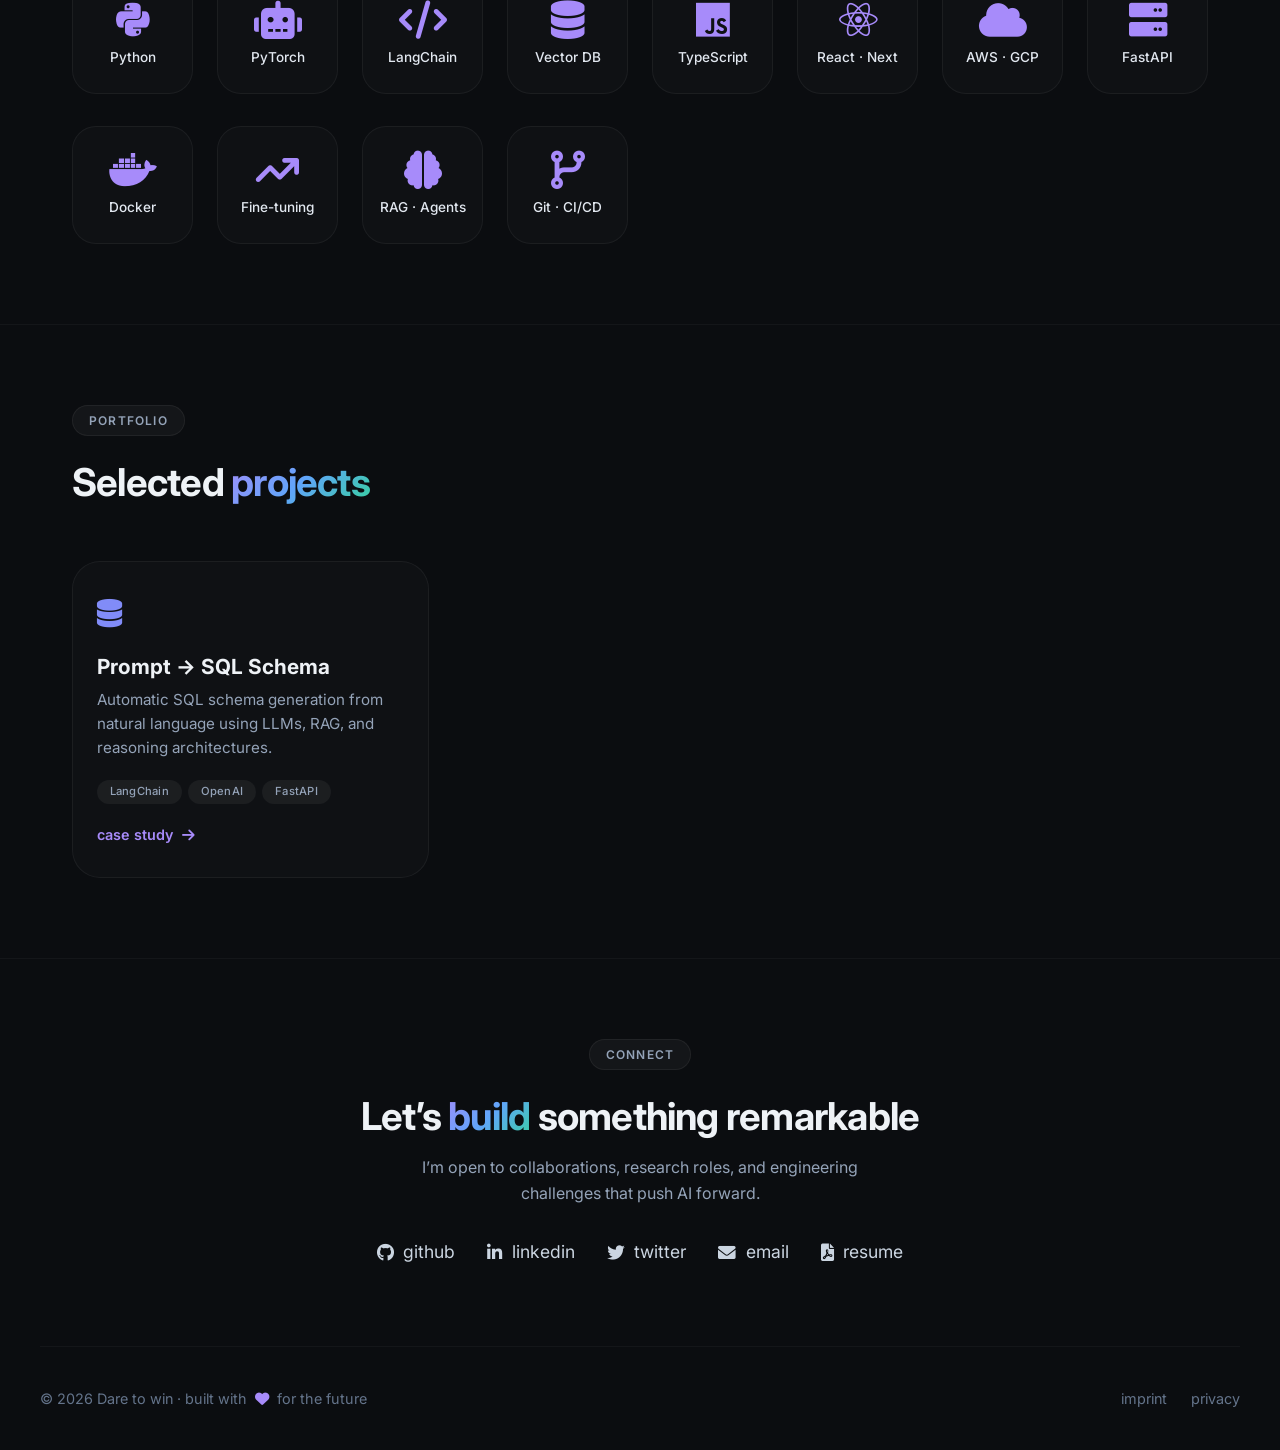
==== commit 66905aed: "Update index.html" ====
--- a/index.html
+++ b/index.html
@@ -518,6 +518,7 @@
                 <li><a href="#about">About</a></li>
                 <li><a href="#skills">Skills</a></li>
                 <li><a href="#projects">Work</a></li>
+                <li><a href="quote.html">Get a quote</a></li>
                 <li><a href="#contact">Contact</a></li>
             </ul>
         </div>
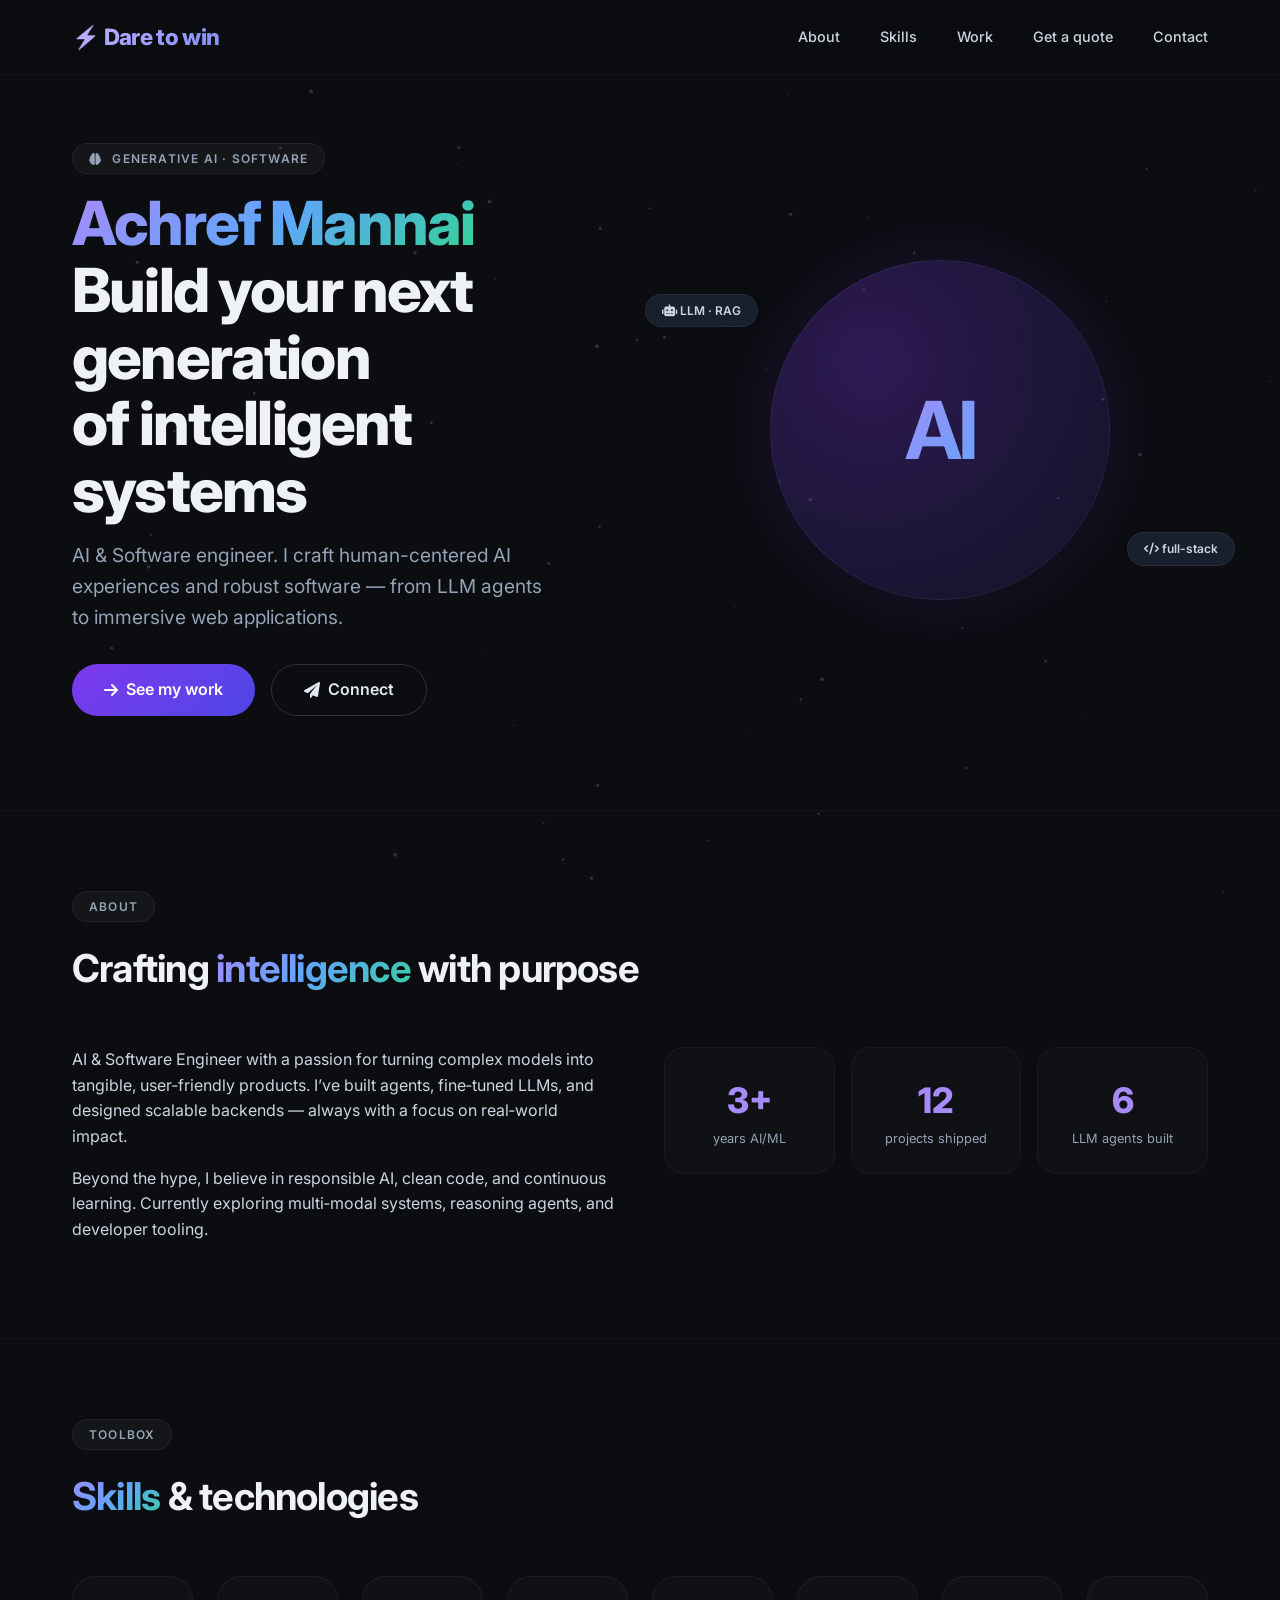
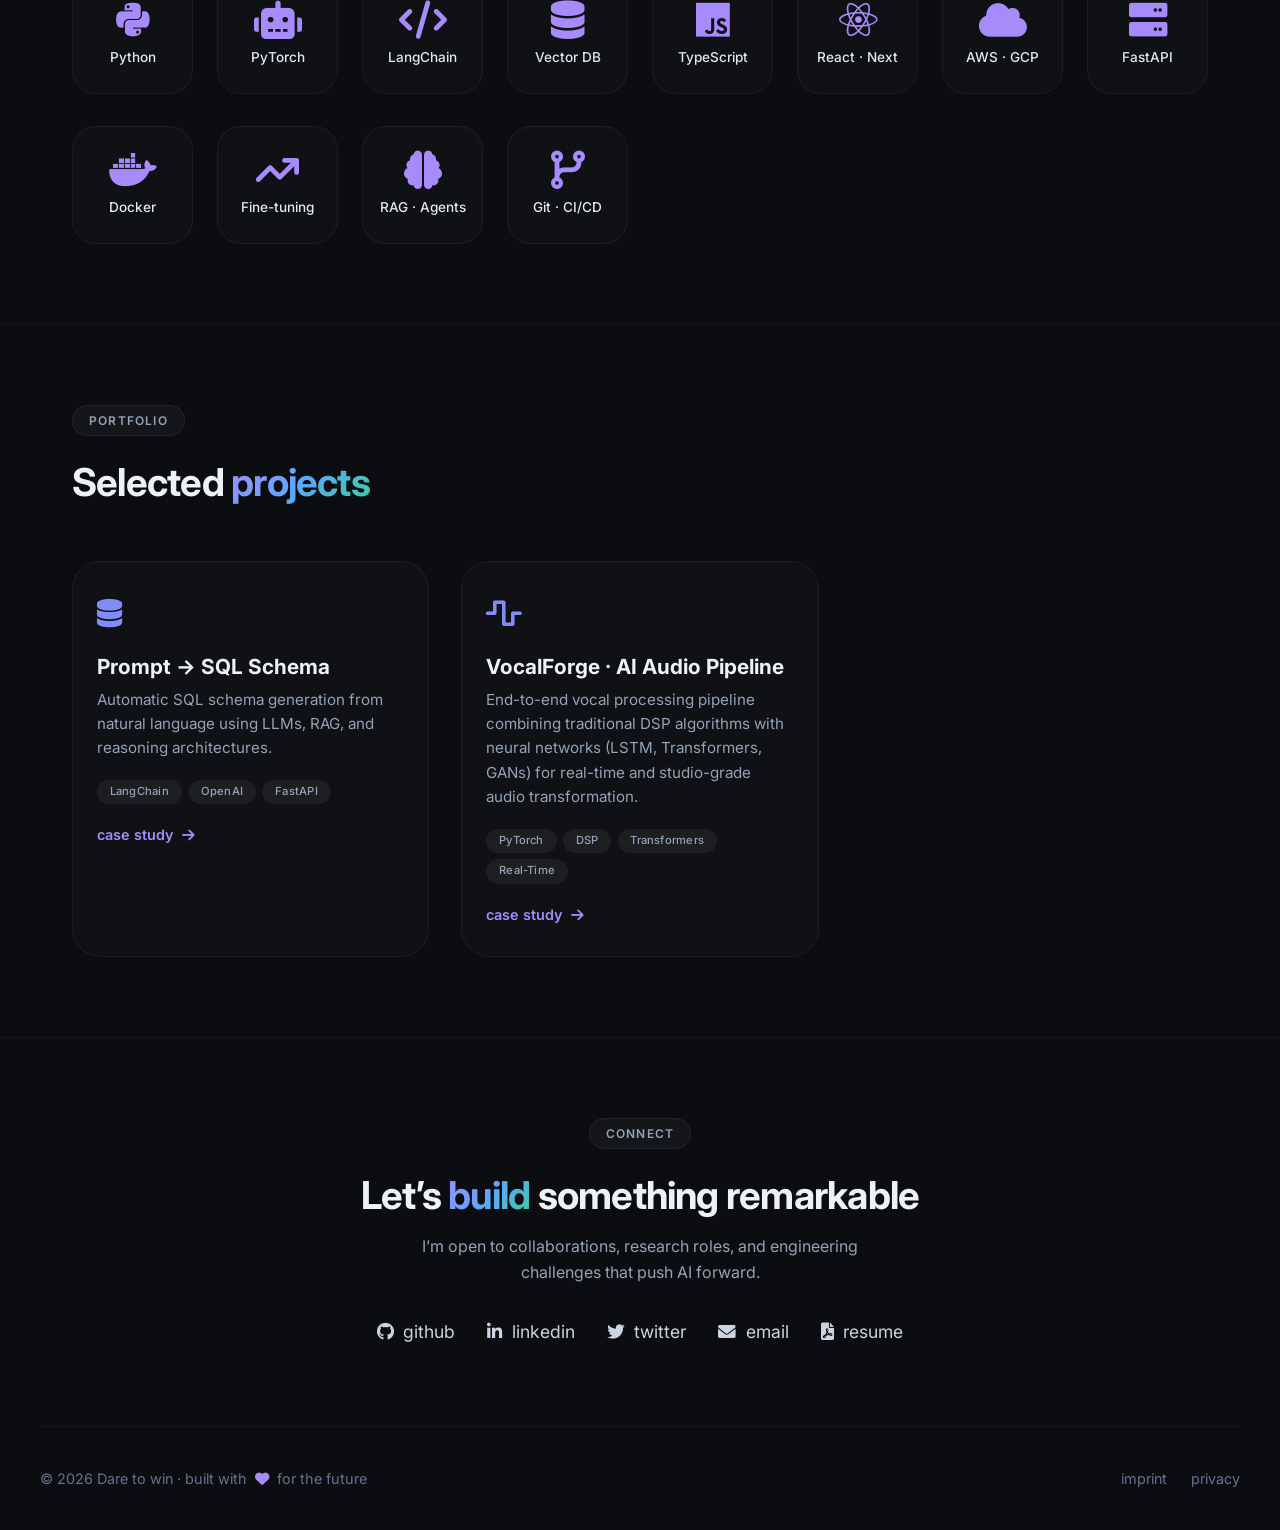
==== commit 9d558a77: "Update index.html" ====
--- a/index.html
+++ b/index.html
@@ -623,14 +623,14 @@
                     <a href="text2sql-schema.html" class="project-link">case study <i class="fas fa-arrow-right"></i></a>
                 </div>
                 <!-- card 2 -->
-                <!--<div class="project-card">
-                    <div class="project-icon"><i class="fas fa-paint-brush"></i></div>
-                    <h3>GenArt · diffusion UI</h3>
-                    <p>Web interface for Stable Diffusion with LoRA adapters, real‑time style transfer, and prompt engineering.</p>
+                <div class="project-card">
+                    <div class="project-icon"><i class="fas fa-wave-square"></i></div>
+                    <h3>VocalForge · AI Audio Pipeline</h3>
+                    <p>End-to-end vocal processing pipeline combining traditional DSP algorithms with neural networks (LSTM, Transformers, GANs) for real-time and studio-grade audio transformation.</p>
                     <div class="project-tags">
-                        <span>Diffusers</span><span>React</span><span>Next</span>
-                    </div>
-                    <a href="#" class="project-link">live demo <i class="fas fa-arrow-right"></i></a>
+                        <span>PyTorch</span><span>DSP</span><span>Transformers</span><span>Real-Time</span>
+                    </div>
+                    <a href="vocal-pipeline.html" class="project-link">case study <i class="fas fa-arrow-right"></i></a>
                 </div>
                 <!-- card 3 -->
                 <!-- <div class="project-card">
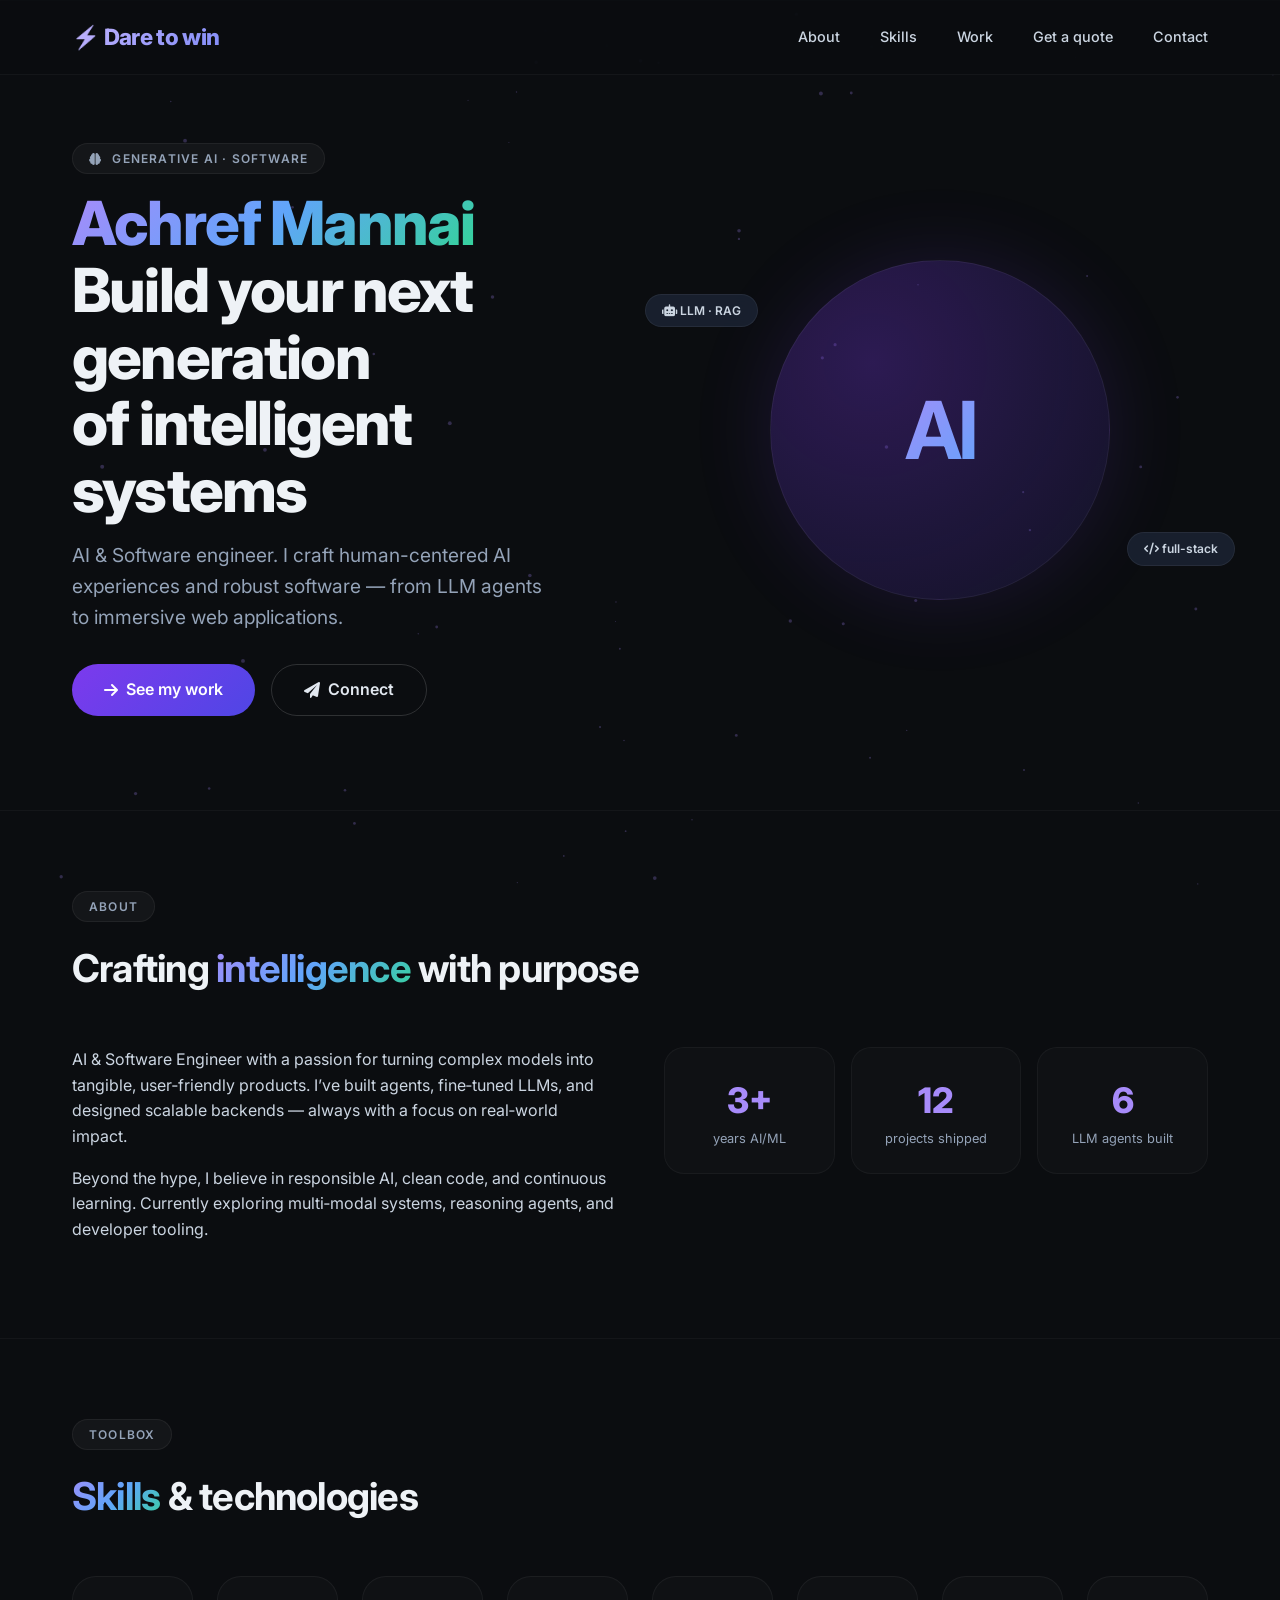
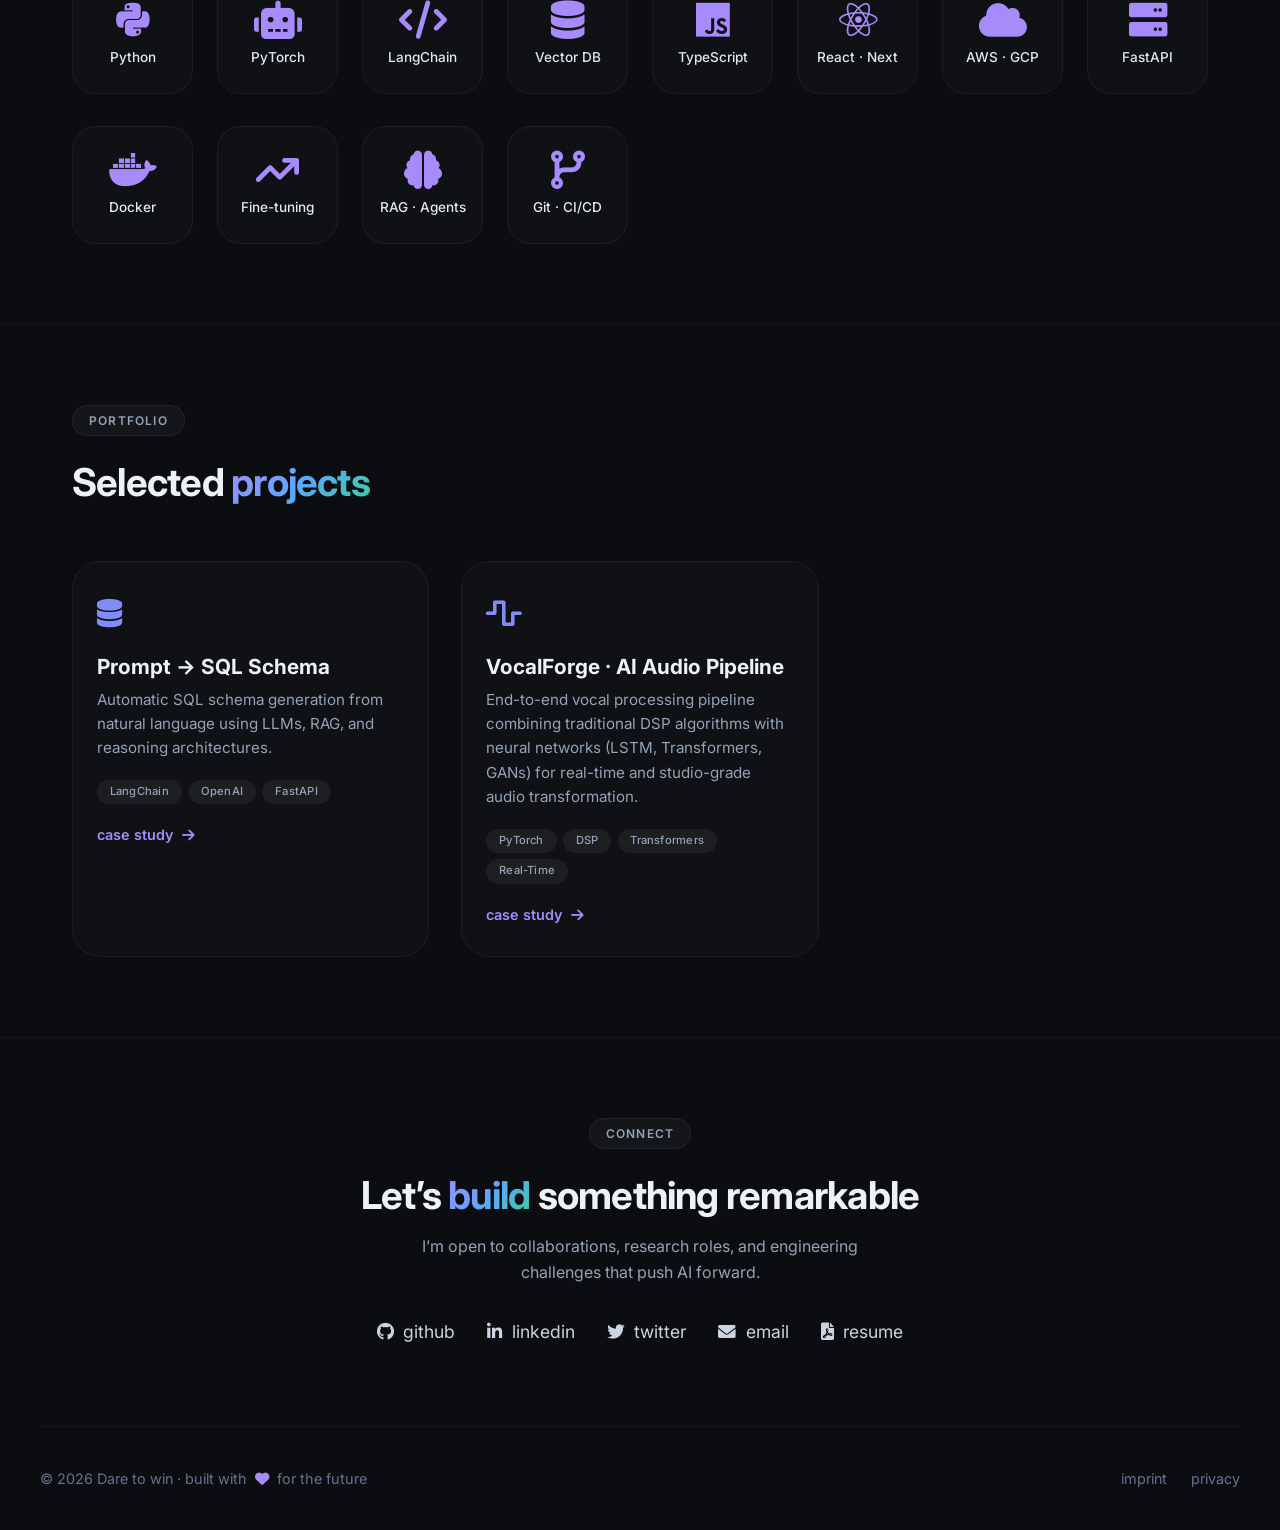
==== commit 7381f6de: "Update index.html" ====
--- a/index.html
+++ b/index.html
@@ -630,7 +630,7 @@
                     <div class="project-tags">
                         <span>PyTorch</span><span>DSP</span><span>Transformers</span><span>Real-Time</span>
                     </div>
-                    <a href="vocal-pipeline.html" class="project-link">case study <i class="fas fa-arrow-right"></i></a>
+                    <a href="ai-vocal-processing.html" class="project-link">case study <i class="fas fa-arrow-right"></i></a>
                 </div>
                 <!-- card 3 -->
                 <!-- <div class="project-card">
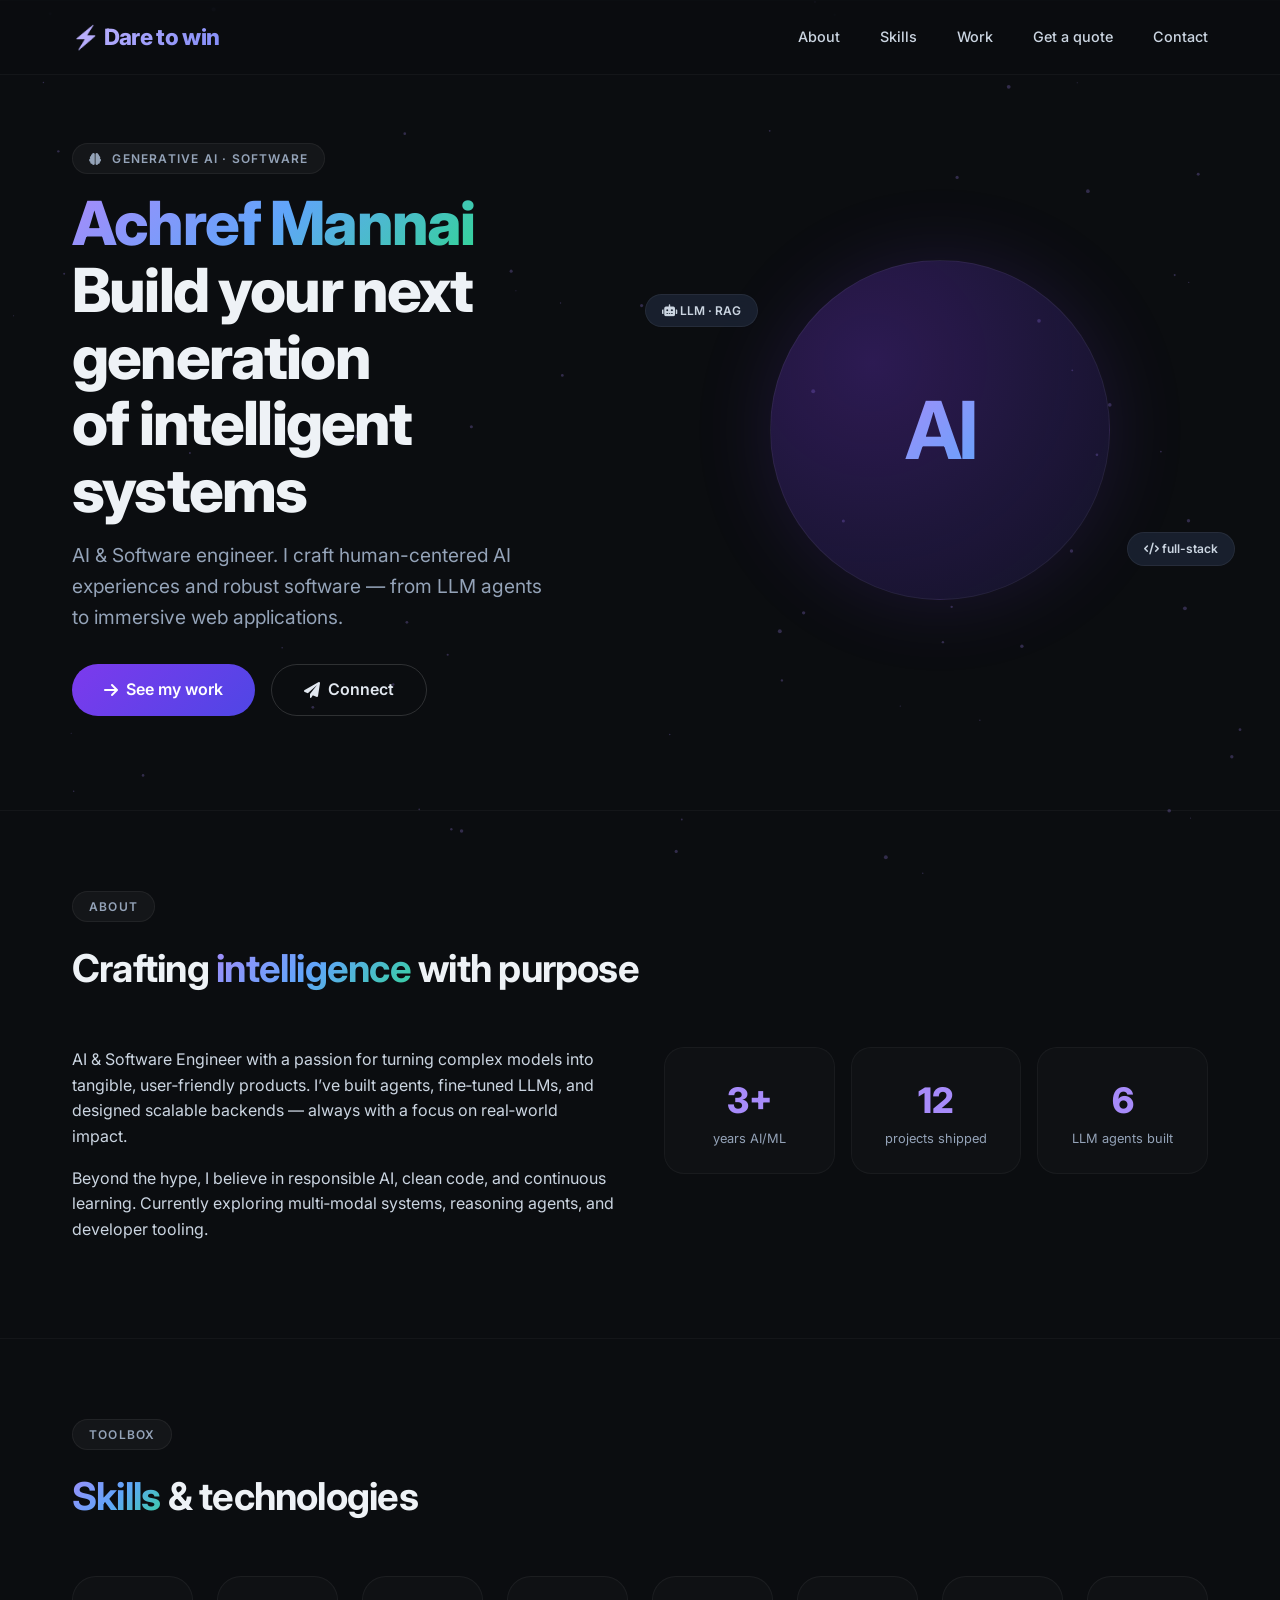
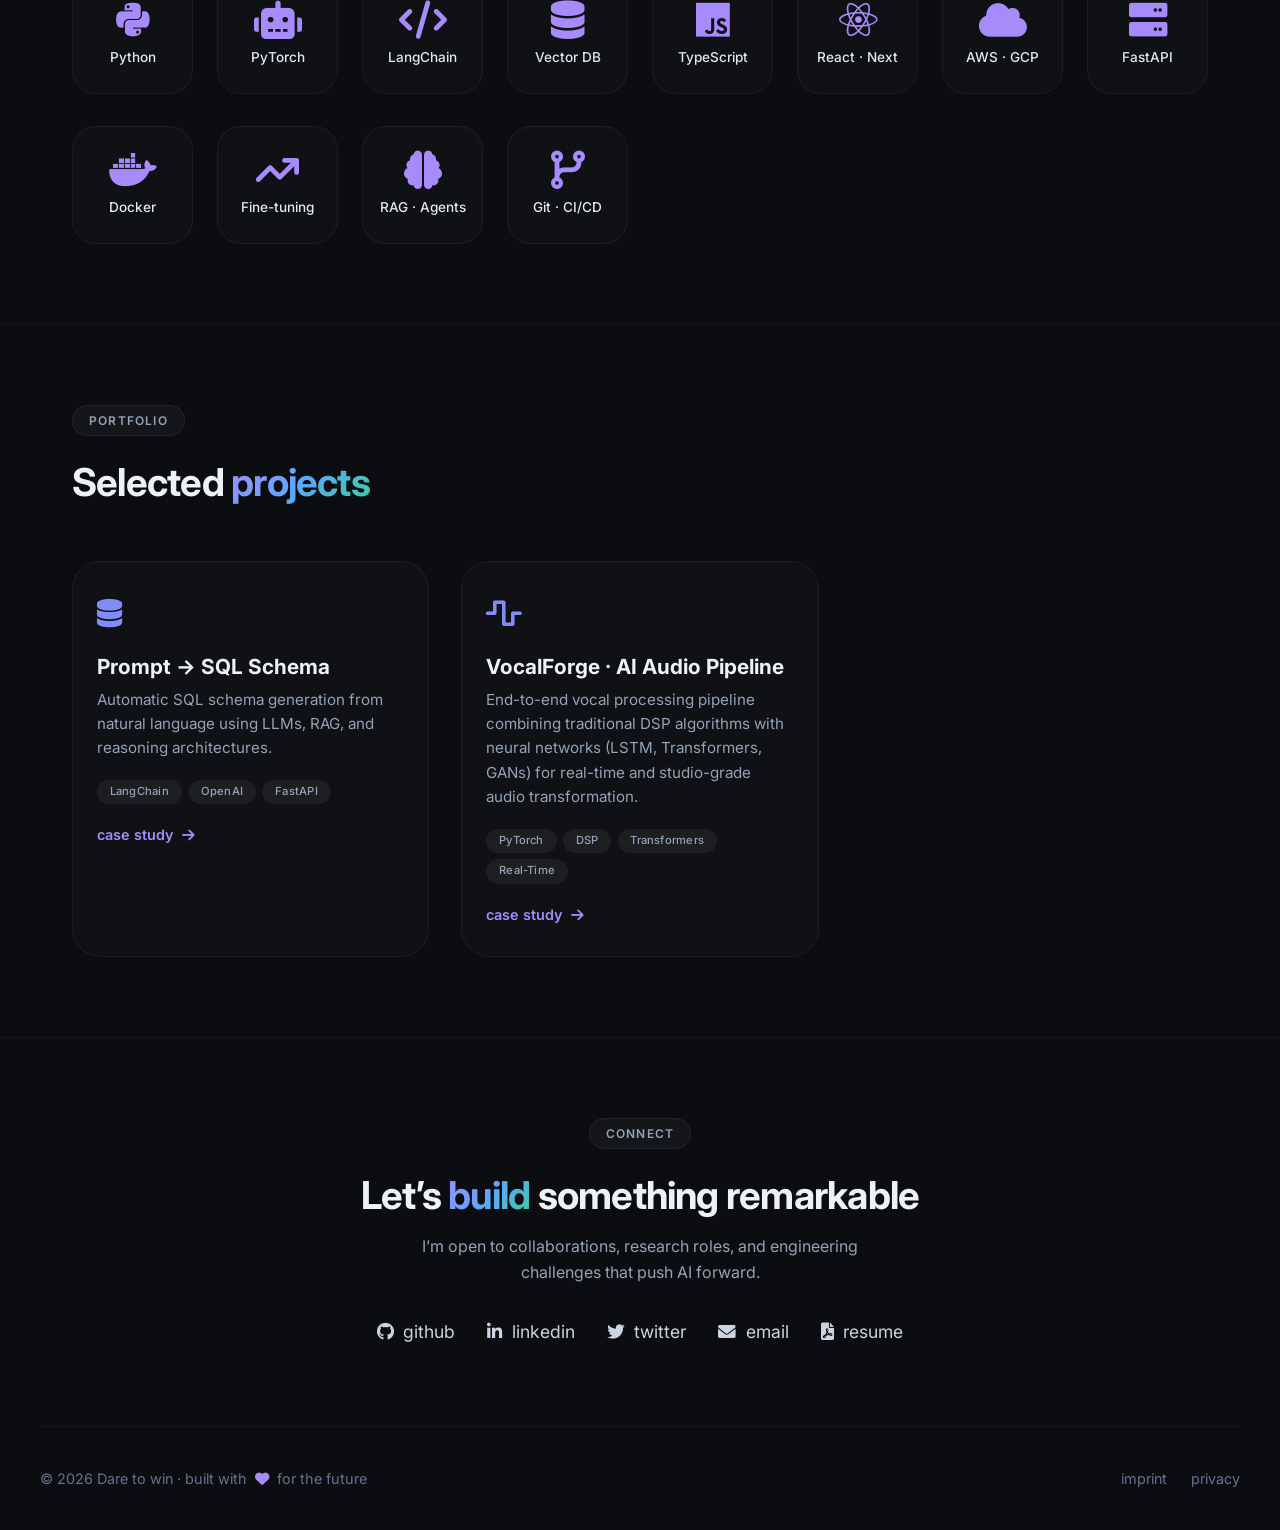
==== commit 25163f2c: "Update index.html" ====
--- a/index.html
+++ b/index.html
@@ -4,6 +4,15 @@
     <meta charset="UTF-8">
     <meta name="viewport" content="width=device-width, initial-scale=1.0">
     <title>Achref Mannai · Generative AI & Software Engineer</title>
+    <!-- Google tag (gtag.js) -->
+    <script async src="https://www.googletagmanager.com/gtag/js?id=G-N3D9GHY493"></script>
+    <script>
+      window.dataLayer = window.dataLayer || [];
+      function gtag(){dataLayer.push(arguments);}
+      gtag('js', new Date());
+    
+      gtag('config', 'G-N3D9GHY493');
+    </script>
     <!-- Fonts & Icons -->
     <link rel="preconnect" href="https://fonts.googleapis.com">
     <link rel="preconnect" href="https://fonts.gstatic.com" crossorigin>
